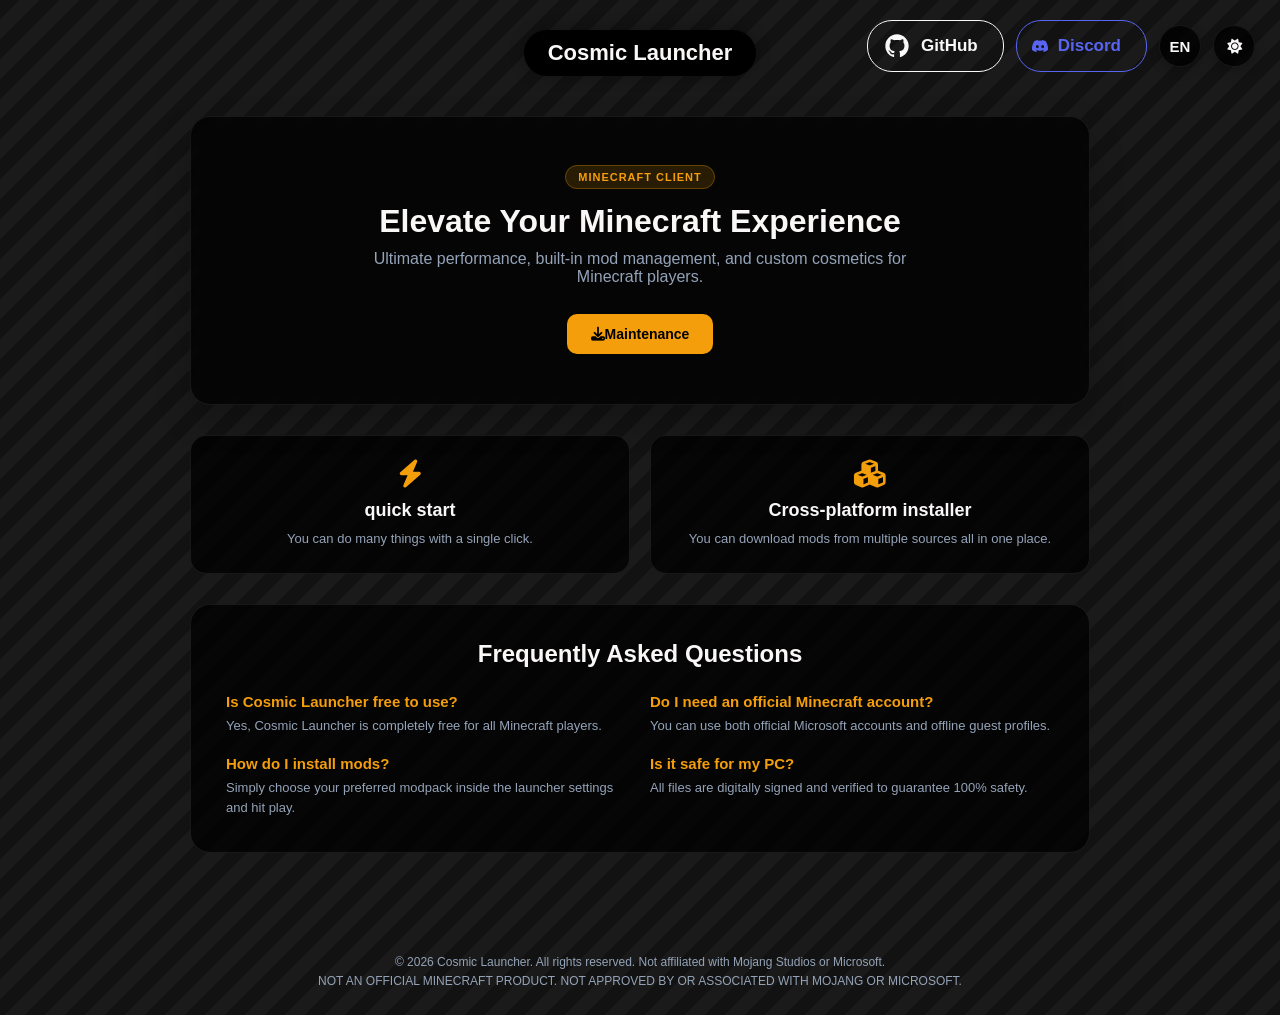
==== index.html @ 1d3a8268 "soryan" ====
<!DOCTYPE html>
<html lang="en">
<head>
    <meta charset="UTF-8">
    <meta name="viewport" content="width=device-width, initial-scale=1.0">
    <title>Cosmic Launcher</title>
    <link rel="stylesheet" href="style.css">
    <link rel="stylesheet" href="https://cdnjs.cloudflare.com/ajax/libs/font-awesome/6.4.0/css/all.min.css">
    <link rel="icon" type="image/png" sizes="1x1" href="icon/Cosmic-Launcher.png">
</head>
<body>

    <!-- НАДО СДЕЛАТЬ СМЕНУ ЦВЕТА КНОПОК (GITHUB, DISCORD) ПРИ СМЕНЕ ТЕМЫ-->
    <div class="top-right-actions">

        <button class="btn-github">
            <svg
                viewBox="0 0 24 24"
                fill="currentColor"
                height="28"
                width="28"
                xmlns="http://www.w3.org/2000/svg">
                    <path
                    d="M12.001 2C6.47598 2 2.00098 6.475 2.00098 12C2.00098 16.425 4.86348 20.1625 8.83848 21.4875C9.33848 21.575 9.52598 21.275 9.52598 21.0125C9.52598 20.775 9.51348 19.9875 9.51348 19.15C7.00098 19.6125 6.35098 18.5375 6.15098 17.975C6.03848 17.6875 5.55098 16.8 5.12598 16.5625C4.77598 16.375 4.27598 15.9125 5.11348 15.9C5.90098 15.8875 6.46348 16.625 6.65098 16.925C7.55098 18.4375 8.98848 18.0125 9.56348 17.75C9.65098 17.1 9.91348 16.6625 10.201 16.4125C7.97598 16.1625 5.65098 15.3 5.65098 11.475C5.65098 10.3875 6.03848 9.4875 6.67598 8.7875C6.57598 8.5375 6.22598 7.5125 6.77598 6.1375C6.77598 6.1375 7.61348 5.875 9.52598 7.1625C10.326 6.9375 11.176 6.825 12.026 6.825C12.876 6.825 13.726 6.9375 14.526 7.1625C16.4385 5.8625 17.276 6.1375 17.276 6.1375C17.826 7.5125 17.476 8.5375 17.376 8.7875C18.0135 9.4875 18.401 10.375 18.401 11.475C18.401 15.3125 16.0635 16.1625 13.8385 16.4125C14.201 16.725 14.5135 17.325 14.5135 18.2625C14.5135 19.6 14.501 20.675 14.501 21.0125C14.501 21.275 14.6885 21.5875 15.1885 21.4875C19.259 20.1133 21.9999 16.2963 22.001 12C22.001 6.475 17.526 2 12.001 2Z">
                    </path>
            </svg>
            <span>GitHub</span>
        </button>

        <button class="btn-discord">
            <svg viewBox="0 0 16 16" class="bi bi-discord" fill="currentColor" height="16" width="16" xmlns="http://www.w3.org/2000/svg">
                <path d="M13.545 2.907a13.227 13.227 0 0 0-3.257-1.011.05.05 0 0 0-.052.025c-.141.25-.297.577-.406.833a12.19 12.19 0 0 0-3.658 0 8.258 8.258 0 0 0-.412-.833.051.051 0 0 0-.052-.025c-1.125.194-2.22.534-3.257 1.011a.041.041 0 0 0-.021.018C.356 6.024-.213 9.047.066 12.032c.001.014.01.028.021.037a13.276 13.276 0 0 0 3.995 2.02.05.05 0 0 0 .056-.019c.308-.42.582-.863.818-1.329a.05.05 0 0 0-.01-.059.051.051 0 0 0-.018-.011 8.875 8.875 0 0 1-1.248-.595.05.05 0 0 1-.02-.066.051.051 0 0 1 .015-.019c.084-.063.168-.129.248-.195a.05.05 0 0 1 .051-.007c2.619 1.196 5.454 1.196 8.041 0a.052.052 0 0 1 .053.007c.08.066.164.132.248.195a.051.051 0 0 1-.004.085 8.254 8.254 0 0 1-1.249.594.05.05 0 0 0-.03.03.052.052 0 0 0 .003.041c.24.465.515.909.817 1.329a.05.05 0 0 0 .056.019 13.235 13.235 0 0 0 4.001-2.02.049.049 0 0 0 .021-.037c.334-3.451-.559-6.449-2.366-9.106a.034.034 0 0 0-.02-.019Zm-8.198 7.307c-.789 0-1.438-.724-1.438-1.612 0-.889.637-1.613 1.438-1.613.807 0 1.45.73 1.438 1.613 0 .888-.637 1.612-1.438 1.612Zm5.316 0c-.788 0-1.438-.724-1.438-1.612 0-.889.637-1.613 1.438-1.613.807 0 1.451.73 1.438 1.613 0 .888-.631 1.612-1.438 1.612Z"></path>
            </svg>
            <span>Discord</span>
        </button>

        <button class="lang-toggle" id="langToggle">EN</button>
        <button class="theme-toggle" id="themeToggle">
            <i class="fa-solid fa-sun" id="themeIcon"></i>
        </button>
        
   </div>

    <header class="header-box">
        <h1>
            <span class="title-text">Cosmic Launcher</span>
        </h1>
    </header>

    <main class="main-content">
        <section class="hero">
            <span class="badge" data-en="MINECRAFT CLIENT" data-ru="МАЙНКРАФТ КЛИЕНТ">MINECRAFT CLIENT</span>
            <h2 data-en="Elevate Your Minecraft Experience" data-ru="Улучши свой игровой опыт в Minecraft">Elevate Your Minecraft Experience</h2>
            <p data-en="Ultimate performance, built-in mod management, and custom cosmetics for Minecraft players." data-ru="Максимальная производительность, встроенный менеджер модов и кастомные косметики для игроков.">Ultimate performance, built-in mod management, and custom cosmetics for Minecraft players.</p>
            <div class="hero-buttons">
                <a href="#" class="btn-primary" data-en="Maintenance" data-ru="Технические работы"><i class="fa-solid fa-download"></i>Maintenance</a>
            </div>
        </section>

        <section class="features">
            <div class="feature-card">
                <i class="fa-solid fa-bolt"></i>
                <h3 data-en="quick start" data-ru="быстрый старт">quick start</h3>
                <p data-en="You can do many things with a single click." data-ru="Одним щелчком можно сделать многое.">You can do many things with a single click.</p>
            </div>
            <div class="feature-card">
                <i class="fa-solid fa-cubes"></i>
                <h3 data-en="Cross-platform installer" data-ru="Кроссплатформенный установщик">Cross-platform installer</h3>
                <p data-en="You can download mods from multiple sources all in one place." data-ru="вы можете с одного места качать моды с несколько источников.">You can download mods from multiple sources all in one place.</p>
            </div>
        </section>

        <section class="faq-section">
            <h2 data-en="Frequently Asked Questions" data-ru="Часто задаваемые вопросы">Frequently Asked Questions</h2>
            <div class="faq-grid">
                <div class="faq-item">
                    <h4 data-en="Is Cosmic Launcher free to use?" data-ru="Cosmic Launcher бесплатный?">Is Cosmic Launcher free to use?</h4>
                    <p data-en="Yes, Cosmic Launcher is completely free for all Minecraft players." data-ru="Да, лаунчер полностью бесплатен для всех игроков Minecraft.">Yes, Cosmic Launcher is completely free for all Minecraft players.</p>
                </div>
                <div class="faq-item">
                    <h4 data-en="Do I need an official Minecraft account?" data-ru="Нужен ли официальный аккаунт?">Do I need an official Minecraft account?</h4>
                    <p data-en="You can use both official Microsoft accounts and offline guest profiles." data-ru="Вы можете использовать как официальные аккаунты Microsoft, так и гостевой профиль.">You can use both official Microsoft accounts and offline guest profiles.</p>
                </div>
                <div class="faq-item">
                    <h4 data-en="How do I install mods?" data-ru="Как устанавливать моды?">How do I install mods?</h4>
                    <p data-en="Simply choose your preferred modpack inside the launcher settings and hit play." data-ru="Просто выберите нужный модпак в настройках лаунчера и нажмите играть.">Simply choose your preferred modpack inside the launcher settings and hit play.</p>
                </div>
                <div class="faq-item">
                    <h4 data-en="Is it safe for my PC?" data-ru="Это безопасно для ПК?">Is it safe for my PC?</h4>
                    <p data-en="All files are digitally signed and verified to guarantee 100% safety." data-ru="Все файлы подписаны цифровой подписью и проверены на 100% безопасность.">All files are digitally signed and verified to guarantee 100% safety.</p>
                </div>
            </div>
        </section>
    </main>

    <footer class="site-footer">
        <p data-en="© 2026 Cosmic Launcher. All rights reserved. Not affiliated with Mojang Studios or Microsoft."
           data-ru="© 2026 Cosmic Launcher. Все права защищены. Не связан с Mojang Studios или Microsoft.">
            © 2026 Cosmic Launcher. All rights reserved. Not affiliated with Mojang Studios or Microsoft.
        </p>
        <p>NOT AN OFFICIAL MINECRAFT PRODUCT. NOT APPROVED BY OR ASSOCIATED WITH MOJANG OR MICROSOFT.</p>
    </footer>

    <script>
        const themeToggle = document.getElementById('themeToggle');
        const themeIcon = document.getElementById('themeIcon');
        const langToggle = document.getElementById('langToggle');

        themeToggle.addEventListener('click', () => {
            document.body.classList.toggle('light-theme');
            if (document.body.classList.contains('light-theme')) {
                themeIcon.className = 'fa-solid fa-moon';
            } else {
                themeIcon.className = 'fa-solid fa-sun';
            }
        });

        let currentLang = 'en';
        langToggle.addEventListener('click', () => {
            currentLang = currentLang === 'en' ? 'ru' : 'en';
            langToggle.textContent = currentLang.toUpperCase();
            
            document.querySelectorAll('[data-en]').forEach(el => {
                if (el.tagName === 'A' && el.querySelector('i')) {
                    const icon = el.querySelector('i').outerHTML;
                    el.innerHTML = icon + ' ' + el.getAttribute(`data-${currentLang}`);
                } else {
                    el.textContent = el.getAttribute(`data-${currentLang}`);
                }
            });
        });
    </script>
</body>
</html>
---- style.css ----
:root {
    --bg-color: #121212;
    --bg-gradient-1: #121212;
    --bg-gradient-2: #1a1a1a;
    --text-color: #faf7f7;
    --text-muted: #94a3b8;
    --card-bg: rgba(0, 0, 0, 0.75);
    --card-border: rgba(255, 255, 255, 0.08);
    --header-bg: #000000;
    --toggle-bg: rgba(0, 0, 0, 0.8);
    --toggle-color: #faf7f7;
    --modal-bg: #000000;
}

body.light-theme {
    --bg-color: #e5e7eb;
    --bg-gradient-1: #e5e7eb;
    --bg-gradient-2: #d1d5db;
    --text-color: #111827;
    --text-muted: #4b5563;
    --card-bg: rgba(255, 255, 255, 0.9);
    --card-border: rgba(0, 0, 0, 0.1);
    --header-bg: #ffffff;
    --toggle-bg: rgba(255, 255, 255, 0.9);
    --toggle-color: #111827;
    --modal-bg: #ffffff;
}

html {
    background-color: var(--bg-color);
}

html,
body {
    min-height: 100vh;
    margin: 0;
    padding: 0;
    position: relative;
    background-color: var(--bg-color);
    background-image: linear-gradient(
      135deg,
      var(--bg-gradient-1) 25%,
      var(--bg-gradient-2) 25%,
      var(--bg-gradient-2) 50%,
      var(--bg-gradient-1) 50%,
      var(--bg-gradient-1) 75%,
      var(--bg-gradient-2) 75%,
      var(--bg-gradient-2)
    );
    background-size: 40px 40px;
    animation: move 4s linear infinite;
    font-family: -apple-system, BlinkMacSystemFont, "Segoe UI", Roboto, Helvetica, Arial, sans-serif;
    color: var(--text-color);
    transition: background-color 0.3s ease, color 0.3s ease;
}

@keyframes move {
    0% {
        background-position: 0 0;
    }
    100% {
        background-position: 40px 40px;
    }
}

.top-right-actions {
    position: fixed;
    top: 20px;
    right: 25px;
    display: flex;
    align-items: center;
    gap: 12px;
    z-index: 100;
}

.theme-toggle, .lang-toggle {
    background-color: var(--toggle-bg);
    border: 1px solid var(--card-border);
    border-radius: 50%;
    width: 42px;
    height: 42px;
    display: flex;
    justify-content: center;
    align-items: center;
    color: var(--toggle-color);
    font-size: 15px;
    font-weight: 700;
    cursor: pointer;
    transition: all 0.3s ease;
    box-shadow: 0 4px 12px rgba(0, 0, 0, 0.2);
}

.theme-toggle:hover, .lang-toggle:hover {
    background-color: #f59e0b;
    color: #000000;
    transform: scale(1.08);
}

.btn-signup {
    background-color: #f59e0b;
    color: #000000;
    border: none;
    cursor: pointer;
    text-decoration: none;
    font-weight: 700;
    font-size: 13px;
    padding: 10px 18px;
    border-radius: 20px;
    letter-spacing: 0.5px;
    box-shadow: 0 4px 12px rgba(245, 158, 11, 0.3);
    transition: all 0.3s ease;
}

.btn-signup:hover {
    background-color: #d97706;
    transform: translateY(-2px);
}

.header-box {
    background-color: var(--header-bg);
    border-radius: 30px;
    box-shadow: 0px 0px 15px 0px rgba(0, 0, 0, 0.3);
    display: block;
    width: max-content;
    margin: 0 auto;
    padding: 10px 24px;
    transform: translateY(30px);
    transition: transform 0.3s ease, background-color 0.3s ease;
}

.header-box:hover {
    transform: translateY(27px);
}

.header-box h1 {
    margin: 0;
    font-size: 22px;
    color: var(--text-color);
    display: flex;
    align-items: center;
    gap: 20px;
}

.icons-group {
    display: flex;
    gap: 14px;
}

.icons-group i {
    color: var(--text-color);
    transition: color 0.3s ease;
    cursor: pointer;
}

.icons-group i:hover {
    color: #f59e0b;
}

.title-text {
    color: var(--text-color);
}

.main-content {
    max-width: 900px;
    margin: 70px auto 40px auto;
    padding: 0 20px 60px 20px;
}

.hero {
    text-align: center;
    background: var(--card-bg);
    border: 1px solid var(--card-border);
    border-radius: 20px;
    padding: 50px 30px;
    backdrop-filter: blur(8px);
    box-shadow: 0 15px 35px rgba(0, 0, 0, 0.2);
    margin-bottom: 30px;
}

.badge {
    background: rgba(245, 158, 11, 0.15);
    color: #f59e0b;
    border: 1px solid rgba(245, 158, 11, 0.3);
    font-size: 11px;
    font-weight: 700;
    padding: 5px 12px;
    border-radius: 12px;
    letter-spacing: 1px;
}

.hero h2 {
    font-size: 32px;
    margin: 18px 0 10px 0;
    color: var(--text-color);
}

.hero p {
    color: var(--text-muted);
    font-size: 16px;
    max-width: 550px;
    margin: 0 auto 28px auto;
}

.hero-buttons {
    display: flex;
    justify-content: center;
    gap: 15px;
}

.btn-primary {
    background-color: #f59e0b;
    color: #000000;
    text-decoration: none;
    font-weight: 700;
    padding: 12px 24px;
    border-radius: 10px;
    font-size: 14px;
    transition: all 0.3s ease;
}

.btn-primary:hover {
    background-color: #d97706;
    transform: translateY(-2px);
}

.features {
    display: grid;
    grid-template-columns: repeat(auto-fit, minmax(280px, 1fr));
    gap: 20px;
    margin-bottom: 30px;
}

.feature-card {
    background: var(--card-bg);
    border: 1px solid var(--card-border);
    border-radius: 16px;
    padding: 24px;
    text-align: center;
    transition: transform 0.3s ease;
}

.feature-card:hover {
    transform: translateY(-4px);
}

.feature-card i {
    font-size: 28px;
    color: #f59e0b;
    margin-bottom: 12px;
}

.feature-card h3 {
    margin: 0 0 8px 0;
    font-size: 18px;
    color: var(--text-color);
}

.feature-card p {
    margin: 0;
    font-size: 13px;
    color: var(--text-muted);
    line-height: 1.5;
}

.faq-section {
    background: var(--card-bg);
    border: 1px solid var(--card-border);
    border-radius: 20px;
    padding: 35px;
}

.faq-section h2 {
    margin-top: 0;
    text-align: center;
    font-size: 24px;
    color: var(--text-color);
    margin-bottom: 25px;
}

.faq-grid {
    display: grid;
    grid-template-columns: repeat(auto-fit, minmax(350px, 1fr));
    gap: 20px;
}

.faq-item h4 {
    margin: 0 0 6px 0;
    color: #f59e0b;
    font-size: 15px;
}

.faq-item p {
    margin: 0;
    font-size: 13px;
    color: var(--text-muted);
    line-height: 1.5;
}

.site-footer {
    padding: 0 20px 24px;
    color: var(--text-muted);
    text-align: center;
}

.site-footer p {
    margin: 0;
    font-size: 12px;
    line-height: 1.6;
}

.modal-overlay {
    position: fixed;
    top: 0;
    left: 0;
    width: 100%;
    height: 100%;
    background: rgba(0, 0, 0, 0.7);
    display: flex;
    justify-content: center;
    align-items: center;
    opacity: 0;
    pointer-events: none;
    transition: opacity 0.3s ease;
    z-index: 1000;
}

.modal-overlay.active {
    opacity: 1;
    pointer-events: auto;
}

.auth-wrapper {
    display: flex;
    justify-content: center;
    align-items: center;
    min-height: 100vh;
    padding: 85px 20px 20px;
    box-sizing: border-box;
}

.auth-card {
    background: var(--modal-bg);
    border: 1px solid var(--card-border);
    border-radius: 20px;
    padding: 35px;
    width: min(350px, 100%);
    box-shadow: 0 15px 35px rgba(0, 0, 0, 0.5);
    position: relative;
    box-sizing: border-box;
}

.close-btn {
    position: absolute;
    top: 15px;
    right: 20px;
    background: none;
    border: none;
    color: var(--text-muted);
    font-size: 24px;
    cursor: pointer;
    transition: color 0.2s;
}

.close-btn:hover {
    color: var(--text-color);
}

.auth-card h2 {
    color: var(--text-color);
    margin-top: 0;
    margin-bottom: 20px;
    text-align: center;
    font-size: 20px;
}

.input-group {
    margin-bottom: 15px;
}

.input-group label {
    display: block;
    color: var(--text-muted);
    font-size: 13px;
    margin-bottom: 5px;
}

.input-group input {
    width: 100%;
    padding: 10px 12px;
    background: var(--bg-color);
    border: 1px solid var(--card-border);
    border-radius: 8px;
    color: var(--text-color);
    font-size: 14px;
    box-sizing: border-box;
    outline: none;
    transition: border-color 0.3s;
}

.input-group input:focus {
    border-color: #f59e0b;
}

.btn-submit {
    width: 100%;
    padding: 11px;
    background-color: #f59e0b;
    color: #000;
    border: none;
    border-radius: 8px;
    font-weight: bold;
    font-size: 15px;
    cursor: pointer;
    transition: background-color 0.3s;
    margin-top: 10px;
}

.btn-submit:hover {
    background-color: #d97706;
}

.auth-switch {
    text-align: center;
    margin-top: 15px;
    font-size: 13px;
    color: var(--text-muted);
}

.auth-switch p {
    margin: 0;
}

.auth-switch a {
    color: #f59e0b;
    text-decoration: none;
    font-weight: 600;
}

.auth-switch a:hover {
    text-decoration: underline;
}

@media (max-width: 480px) {
    .top-right-actions {
        top: 14px;
        right: 14px;
        gap: 8px;
    }

    .header-box {
        max-width: calc(100% - 32px);
        padding: 10px 16px;
        box-sizing: border-box;
    }

    .header-box h1 {
        gap: 10px;
        font-size: 18px;
    }

    .icons-group {
        gap: 8px;
    }

    .faq-section {
        padding: 24px 18px;
    }

    .faq-grid {
        grid-template-columns: 1fr;
    }

    .auth-card {
        padding: 28px 22px;
    }
}


.btn-github {
  background: transparent;
  position: relative;
  padding: 5px 15px;
  display: flex;
  align-items: center;
  font-size: 17px;
  font-weight: 600;
  text-decoration: none;
  cursor: pointer;
  border: 1px solid rgb(248, 248, 248);
  border-radius: 25px;
  outline: none;
  overflow: hidden;
  color: rgb(248, 248, 248);
  transition: color 0.3s 0.1s ease-out;
  text-align: center;
}

.btn-github span {
  margin: 10px;
}

.btn-github::before {
  position: absolute;
  top: 0;
  left: 0;
  right: 0;
  bottom: 0;
  margin: auto;
  content: "";
  border-radius: 50%;
  display: block;
  width: 20em;
  height: 20em;
  left: -5em;
  text-align: center;
  transition: box-shadow 0.25s ease-out;
  z-index: -1;
}

.btn-github:hover {
  color: rgb(36, 41, 46);
  border: 1px solid rgb(36, 41, 46);
}

.btn-github:hover::before {
  box-shadow: inset 0 0 0 10em rgb(213, 219, 224);
}


.btn-discord {
  background: transparent;
  position: relative;
  padding: 5px 15px;
  display: flex;
  align-items: center;
  font-size: 17px;
  font-weight: 600;
  text-decoration: none;
  cursor: pointer;
  border: 1px solid rgba(88, 101, 242, 1);
  border-radius: 25px;
  outline: none;
  overflow: hidden;
  color: rgba(88, 101, 242, 1);
  transition: color 0.3s 0.1s ease-out;
  text-align: center;
}

.btn-discord span {
  margin: 10px;
}

.btn-discord::before {
  position: absolute;
  top: 0;
  left: 0;
  right: 0;
  bottom: 0;
  margin: auto;
  content: '';
  border-radius: 50%;
  display: block;
  width: 20em;
  height: 20em;
  left: -5em;
  text-align: center;
  transition: box-shadow 0.25s ease-out;
  z-index: -1;
}

.btn-discord:hover {
  color: #fff;
  border: 1px solid rgba(88, 101, 242, 1);
}

.btn-discord:hover::before {
  box-shadow: inset 0 0 0 10em rgba(88, 101, 242, 1);
}
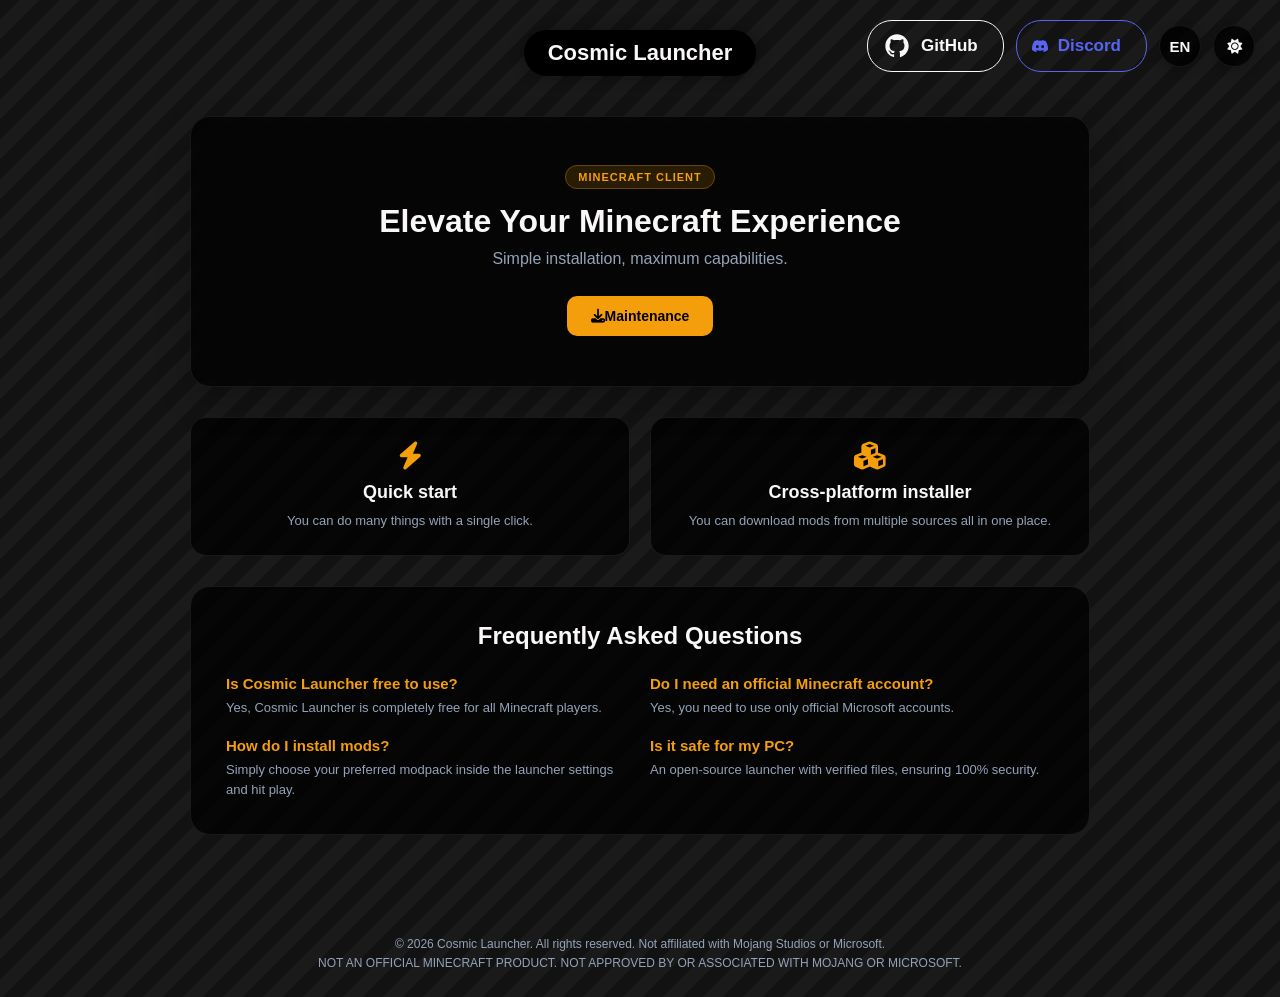
==== commit 1d2b01ba: "Refactor buttons to anchor tags and update text Updated button elements to use anchor tags for GitHu" ====
--- a/index.html
+++ b/index.html
@@ -14,7 +14,7 @@
     <!-- НАДО СДЕЛАТЬ СМЕНУ ЦВЕТА КНОПОК (GITHUB, DISCORD) ПРИ СМЕНЕ ТЕМЫ-->
     <div class="top-right-actions">
 
-        <button class="btn-github">
+        <a class="btn-github" href="https://github.com/andruxCode/CosmicSite" target="_blank" rel="noopener noreferrer">
             <svg
                 viewBox="0 0 24 24"
                 fill="currentColor"
@@ -26,14 +26,14 @@
                     </path>
             </svg>
             <span>GitHub</span>
-        </button>
+        </a>
 
-        <button class="btn-discord">
+        <a class="btn-discord" href="https://discord.com/" target="_blank" rel="noopener noreferrer">
             <svg viewBox="0 0 16 16" class="bi bi-discord" fill="currentColor" height="16" width="16" xmlns="http://www.w3.org/2000/svg">
                 <path d="M13.545 2.907a13.227 13.227 0 0 0-3.257-1.011.05.05 0 0 0-.052.025c-.141.25-.297.577-.406.833a12.19 12.19 0 0 0-3.658 0 8.258 8.258 0 0 0-.412-.833.051.051 0 0 0-.052-.025c-1.125.194-2.22.534-3.257 1.011a.041.041 0 0 0-.021.018C.356 6.024-.213 9.047.066 12.032c.001.014.01.028.021.037a13.276 13.276 0 0 0 3.995 2.02.05.05 0 0 0 .056-.019c.308-.42.582-.863.818-1.329a.05.05 0 0 0-.01-.059.051.051 0 0 0-.018-.011 8.875 8.875 0 0 1-1.248-.595.05.05 0 0 1-.02-.066.051.051 0 0 1 .015-.019c.084-.063.168-.129.248-.195a.05.05 0 0 1 .051-.007c2.619 1.196 5.454 1.196 8.041 0a.052.052 0 0 1 .053.007c.08.066.164.132.248.195a.051.051 0 0 1-.004.085 8.254 8.254 0 0 1-1.249.594.05.05 0 0 0-.03.03.052.052 0 0 0 .003.041c.24.465.515.909.817 1.329a.05.05 0 0 0 .056.019 13.235 13.235 0 0 0 4.001-2.02.049.049 0 0 0 .021-.037c.334-3.451-.559-6.449-2.366-9.106a.034.034 0 0 0-.02-.019Zm-8.198 7.307c-.789 0-1.438-.724-1.438-1.612 0-.889.637-1.613 1.438-1.613.807 0 1.45.73 1.438 1.613 0 .888-.637 1.612-1.438 1.612Zm5.316 0c-.788 0-1.438-.724-1.438-1.612 0-.889.637-1.613 1.438-1.613.807 0 1.451.73 1.438 1.613 0 .888-.631 1.612-1.438 1.612Z"></path>
             </svg>
             <span>Discord</span>
-        </button>
+        </a>
 
         <button class="lang-toggle" id="langToggle">EN</button>
         <button class="theme-toggle" id="themeToggle">
@@ -52,7 +52,7 @@
         <section class="hero">
             <span class="badge" data-en="MINECRAFT CLIENT" data-ru="МАЙНКРАФТ КЛИЕНТ">MINECRAFT CLIENT</span>
             <h2 data-en="Elevate Your Minecraft Experience" data-ru="Улучши свой игровой опыт в Minecraft">Elevate Your Minecraft Experience</h2>
-            <p data-en="Ultimate performance, built-in mod management, and custom cosmetics for Minecraft players." data-ru="Максимальная производительность, встроенный менеджер модов и кастомные косметики для игроков.">Ultimate performance, built-in mod management, and custom cosmetics for Minecraft players.</p>
+            <p data-en="Simple installation, maximum capabilities." data-ru="Простая установка, максимум возможностей.">Simple installation, maximum capabilities.</p>
             <div class="hero-buttons">
                 <a href="#" class="btn-primary" data-en="Maintenance" data-ru="Технические работы"><i class="fa-solid fa-download"></i>Maintenance</a>
             </div>
@@ -61,13 +61,13 @@
         <section class="features">
             <div class="feature-card">
                 <i class="fa-solid fa-bolt"></i>
-                <h3 data-en="quick start" data-ru="быстрый старт">quick start</h3>
+                <h3 data-en="Quick start" data-ru="Быстрый старт">Quick start</h3>
                 <p data-en="You can do many things with a single click." data-ru="Одним щелчком можно сделать многое.">You can do many things with a single click.</p>
             </div>
             <div class="feature-card">
                 <i class="fa-solid fa-cubes"></i>
                 <h3 data-en="Cross-platform installer" data-ru="Кроссплатформенный установщик">Cross-platform installer</h3>
-                <p data-en="You can download mods from multiple sources all in one place." data-ru="вы можете с одного места качать моды с несколько источников.">You can download mods from multiple sources all in one place.</p>
+                <p data-en="You can download mods from multiple sources all in one place." data-ru="Вы можете с одного места качать моды с несколько источников.">You can download mods from multiple sources all in one place.</p>
             </div>
         </section>
 
@@ -80,7 +80,7 @@
                 </div>
                 <div class="faq-item">
                     <h4 data-en="Do I need an official Minecraft account?" data-ru="Нужен ли официальный аккаунт?">Do I need an official Minecraft account?</h4>
-                    <p data-en="You can use both official Microsoft accounts and offline guest profiles." data-ru="Вы можете использовать как официальные аккаунты Microsoft, так и гостевой профиль.">You can use both official Microsoft accounts and offline guest profiles.</p>
+                    <p data-en="Yes, you need to use only official Microsoft accounts." data-ru="Да, вам нужно использовать только официальные аккаунты Microsoft">Yes, you need to use only official Microsoft accounts.</p>
                 </div>
                 <div class="faq-item">
                     <h4 data-en="How do I install mods?" data-ru="Как устанавливать моды?">How do I install mods?</h4>
@@ -88,7 +88,7 @@
                 </div>
                 <div class="faq-item">
                     <h4 data-en="Is it safe for my PC?" data-ru="Это безопасно для ПК?">Is it safe for my PC?</h4>
-                    <p data-en="All files are digitally signed and verified to guarantee 100% safety." data-ru="Все файлы подписаны цифровой подписью и проверены на 100% безопасность.">All files are digitally signed and verified to guarantee 100% safety.</p>
+                    <p data-en="An open-source launcher with verified files, ensuring 100% security." data-ru="Лаунчер с открытым исходным кодом и проверенными файлами, что гарантирует 100% безопасность.">An open-source launcher with verified files, ensuring 100% security.</p>
                 </div>
             </div>
         </section>
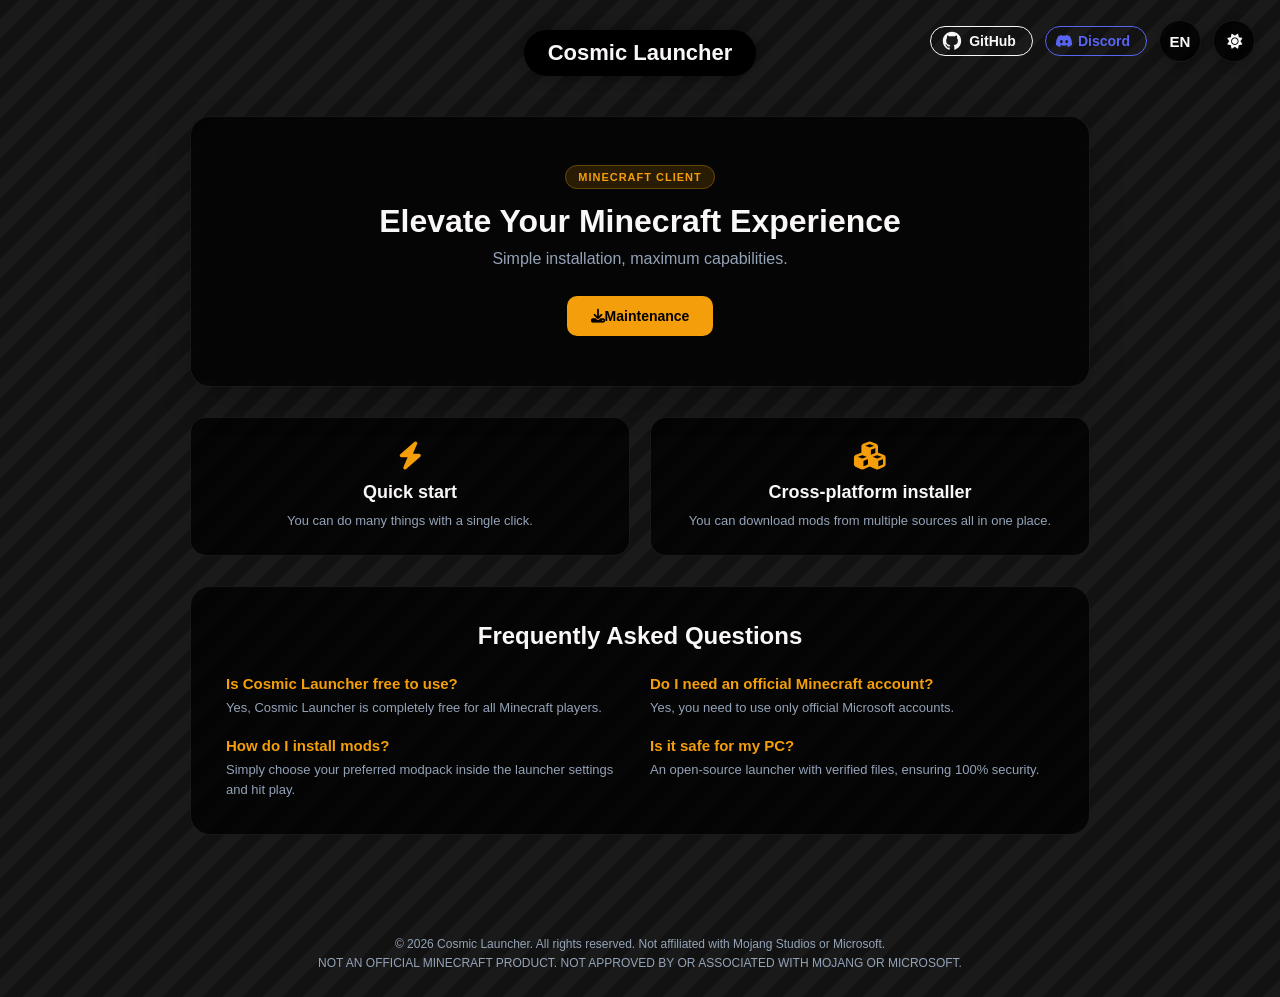
==== commit bbbcda6f: "Adjust SVG dimensions in index.html" ====
--- a/index.html
+++ b/index.html
@@ -18,8 +18,8 @@
             <svg
                 viewBox="0 0 24 24"
                 fill="currentColor"
-                height="28"
-                width="28"
+                height="22"
+                width="22"
                 xmlns="http://www.w3.org/2000/svg">
                     <path
                     d="M12.001 2C6.47598 2 2.00098 6.475 2.00098 12C2.00098 16.425 4.86348 20.1625 8.83848 21.4875C9.33848 21.575 9.52598 21.275 9.52598 21.0125C9.52598 20.775 9.51348 19.9875 9.51348 19.15C7.00098 19.6125 6.35098 18.5375 6.15098 17.975C6.03848 17.6875 5.55098 16.8 5.12598 16.5625C4.77598 16.375 4.27598 15.9125 5.11348 15.9C5.90098 15.8875 6.46348 16.625 6.65098 16.925C7.55098 18.4375 8.98848 18.0125 9.56348 17.75C9.65098 17.1 9.91348 16.6625 10.201 16.4125C7.97598 16.1625 5.65098 15.3 5.65098 11.475C5.65098 10.3875 6.03848 9.4875 6.67598 8.7875C6.57598 8.5375 6.22598 7.5125 6.77598 6.1375C6.77598 6.1375 7.61348 5.875 9.52598 7.1625C10.326 6.9375 11.176 6.825 12.026 6.825C12.876 6.825 13.726 6.9375 14.526 7.1625C16.4385 5.8625 17.276 6.1375 17.276 6.1375C17.826 7.5125 17.476 8.5375 17.376 8.7875C18.0135 9.4875 18.401 10.375 18.401 11.475C18.401 15.3125 16.0635 16.1625 13.8385 16.4125C14.201 16.725 14.5135 17.325 14.5135 18.2625C14.5135 19.6 14.501 20.675 14.501 21.0125C14.501 21.275 14.6885 21.5875 15.1885 21.4875C19.259 20.1133 21.9999 16.2963 22.001 12C22.001 6.475 17.526 2 12.001 2Z">
--- a/style.css
+++ b/style.css
@@ -479,10 +479,10 @@
 .btn-github {
   background: transparent;
   position: relative;
-  padding: 5px 15px;
+  padding: 0px 10px;
   display: flex;
   align-items: center;
-  font-size: 17px;
+  font-size: 14px;
   font-weight: 600;
   text-decoration: none;
   cursor: pointer;
@@ -496,7 +496,7 @@
 }
 
 .btn-github span {
-  margin: 10px;
+  margin: 6px;
 }
 
 .btn-github::before {
@@ -526,14 +526,28 @@
   box-shadow: inset 0 0 0 10em rgb(213, 219, 224);
 }
 
+body.light-theme .btn-github {
+  color: rgb(36, 41, 46);
+  border-color: rgb(36, 41, 46);
+}
+
+body.light-theme .btn-github:hover {
+  color: rgb(248, 248, 248);
+  border-color: rgb(248, 248, 248);
+}
+
+body.light-theme .btn-github:hover::before {
+  box-shadow: inset 0 0 0 10em rgb(36, 41, 46);
+}
+
 
 .btn-discord {
   background: transparent;
   position: relative;
-  padding: 5px 15px;
+  padding: 0px 10px;
   display: flex;
   align-items: center;
-  font-size: 17px;
+  font-size: 14px;
   font-weight: 600;
   text-decoration: none;
   cursor: pointer;
@@ -547,7 +561,7 @@
 }
 
 .btn-discord span {
-  margin: 10px;
+  margin: 6px;
 }
 
 .btn-discord::before {
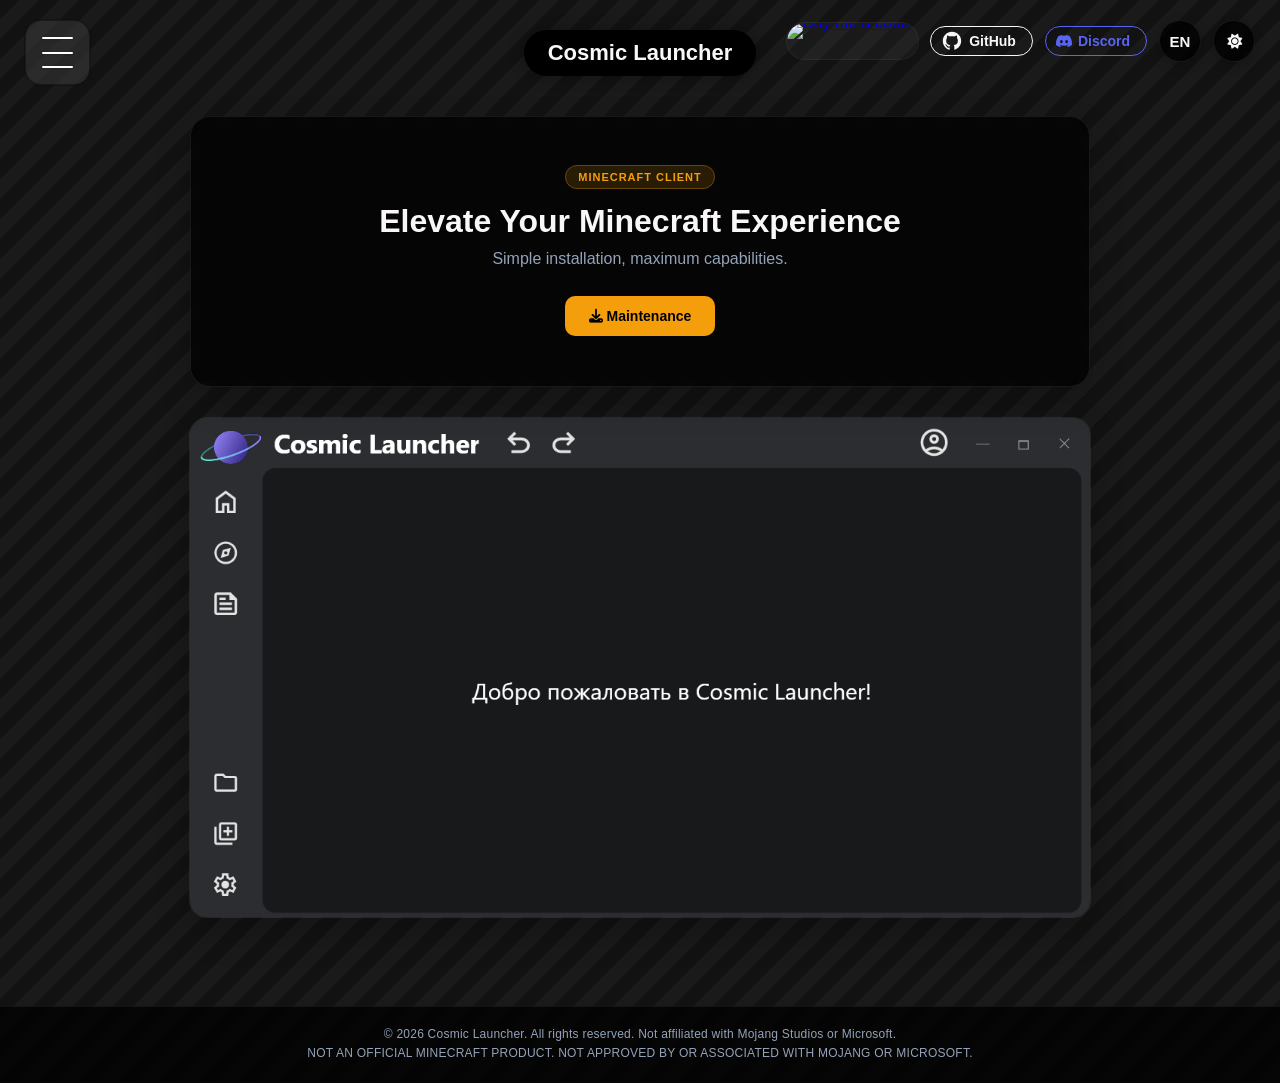
==== commit cb2442e0: "Add files via upload" ====
--- a/index.html
+++ b/index.html
@@ -1,135 +1,90 @@
-
-<!DOCTYPE html>
-<html lang="en">
-<head>
-    <meta charset="UTF-8">
-    <meta name="viewport" content="width=device-width, initial-scale=1.0">
-    <title>Cosmic Launcher</title>
-    <link rel="stylesheet" href="style.css">
-    <link rel="stylesheet" href="https://cdnjs.cloudflare.com/ajax/libs/font-awesome/6.4.0/css/all.min.css">
-    <link rel="icon" type="image/png" sizes="1x1" href="icon/Cosmic-Launcher.png">
-</head>
-<body>
-
-    <!-- НАДО СДЕЛАТЬ СМЕНУ ЦВЕТА КНОПОК (GITHUB, DISCORD) ПРИ СМЕНЕ ТЕМЫ-->
-    <div class="top-right-actions">
-
-        <a class="btn-github" href="https://github.com/andruxCode/CosmicSite" target="_blank" rel="noopener noreferrer">
-            <svg
-                viewBox="0 0 24 24"
-                fill="currentColor"
-                height="22"
-                width="22"
-                xmlns="http://www.w3.org/2000/svg">
-                    <path
-                    d="M12.001 2C6.47598 2 2.00098 6.475 2.00098 12C2.00098 16.425 4.86348 20.1625 8.83848 21.4875C9.33848 21.575 9.52598 21.275 9.52598 21.0125C9.52598 20.775 9.51348 19.9875 9.51348 19.15C7.00098 19.6125 6.35098 18.5375 6.15098 17.975C6.03848 17.6875 5.55098 16.8 5.12598 16.5625C4.77598 16.375 4.27598 15.9125 5.11348 15.9C5.90098 15.8875 6.46348 16.625 6.65098 16.925C7.55098 18.4375 8.98848 18.0125 9.56348 17.75C9.65098 17.1 9.91348 16.6625 10.201 16.4125C7.97598 16.1625 5.65098 15.3 5.65098 11.475C5.65098 10.3875 6.03848 9.4875 6.67598 8.7875C6.57598 8.5375 6.22598 7.5125 6.77598 6.1375C6.77598 6.1375 7.61348 5.875 9.52598 7.1625C10.326 6.9375 11.176 6.825 12.026 6.825C12.876 6.825 13.726 6.9375 14.526 7.1625C16.4385 5.8625 17.276 6.1375 17.276 6.1375C17.826 7.5125 17.476 8.5375 17.376 8.7875C18.0135 9.4875 18.401 10.375 18.401 11.475C18.401 15.3125 16.0635 16.1625 13.8385 16.4125C14.201 16.725 14.5135 17.325 14.5135 18.2625C14.5135 19.6 14.501 20.675 14.501 21.0125C14.501 21.275 14.6885 21.5875 15.1885 21.4875C19.259 20.1133 21.9999 16.2963 22.001 12C22.001 6.475 17.526 2 12.001 2Z">
-                    </path>
-            </svg>
-            <span>GitHub</span>
-        </a>
-
-        <a class="btn-discord" href="https://discord.com/" target="_blank" rel="noopener noreferrer">
-            <svg viewBox="0 0 16 16" class="bi bi-discord" fill="currentColor" height="16" width="16" xmlns="http://www.w3.org/2000/svg">
-                <path d="M13.545 2.907a13.227 13.227 0 0 0-3.257-1.011.05.05 0 0 0-.052.025c-.141.25-.297.577-.406.833a12.19 12.19 0 0 0-3.658 0 8.258 8.258 0 0 0-.412-.833.051.051 0 0 0-.052-.025c-1.125.194-2.22.534-3.257 1.011a.041.041 0 0 0-.021.018C.356 6.024-.213 9.047.066 12.032c.001.014.01.028.021.037a13.276 13.276 0 0 0 3.995 2.02.05.05 0 0 0 .056-.019c.308-.42.582-.863.818-1.329a.05.05 0 0 0-.01-.059.051.051 0 0 0-.018-.011 8.875 8.875 0 0 1-1.248-.595.05.05 0 0 1-.02-.066.051.051 0 0 1 .015-.019c.084-.063.168-.129.248-.195a.05.05 0 0 1 .051-.007c2.619 1.196 5.454 1.196 8.041 0a.052.052 0 0 1 .053.007c.08.066.164.132.248.195a.051.051 0 0 1-.004.085 8.254 8.254 0 0 1-1.249.594.05.05 0 0 0-.03.03.052.052 0 0 0 .003.041c.24.465.515.909.817 1.329a.05.05 0 0 0 .056.019 13.235 13.235 0 0 0 4.001-2.02.049.049 0 0 0 .021-.037c.334-3.451-.559-6.449-2.366-9.106a.034.034 0 0 0-.02-.019Zm-8.198 7.307c-.789 0-1.438-.724-1.438-1.612 0-.889.637-1.613 1.438-1.613.807 0 1.45.73 1.438 1.613 0 .888-.637 1.612-1.438 1.612Zm5.316 0c-.788 0-1.438-.724-1.438-1.612 0-.889.637-1.613 1.438-1.613.807 0 1.451.73 1.438 1.613 0 .888-.631 1.612-1.438 1.612Z"></path>
-            </svg>
-            <span>Discord</span>
-        </a>
-
-        <button class="lang-toggle" id="langToggle">EN</button>
-        <button class="theme-toggle" id="themeToggle">
-            <i class="fa-solid fa-sun" id="themeIcon"></i>
-        </button>
-        
-   </div>
-
-    <header class="header-box">
-        <h1>
-            <span class="title-text">Cosmic Launcher</span>
-        </h1>
-    </header>
-
-    <main class="main-content">
-        <section class="hero">
-            <span class="badge" data-en="MINECRAFT CLIENT" data-ru="МАЙНКРАФТ КЛИЕНТ">MINECRAFT CLIENT</span>
-            <h2 data-en="Elevate Your Minecraft Experience" data-ru="Улучши свой игровой опыт в Minecraft">Elevate Your Minecraft Experience</h2>
-            <p data-en="Simple installation, maximum capabilities." data-ru="Простая установка, максимум возможностей.">Simple installation, maximum capabilities.</p>
-            <div class="hero-buttons">
-                <a href="#" class="btn-primary" data-en="Maintenance" data-ru="Технические работы"><i class="fa-solid fa-download"></i>Maintenance</a>
-            </div>
-        </section>
-
-        <section class="features">
-            <div class="feature-card">
-                <i class="fa-solid fa-bolt"></i>
-                <h3 data-en="Quick start" data-ru="Быстрый старт">Quick start</h3>
-                <p data-en="You can do many things with a single click." data-ru="Одним щелчком можно сделать многое.">You can do many things with a single click.</p>
-            </div>
-            <div class="feature-card">
-                <i class="fa-solid fa-cubes"></i>
-                <h3 data-en="Cross-platform installer" data-ru="Кроссплатформенный установщик">Cross-platform installer</h3>
-                <p data-en="You can download mods from multiple sources all in one place." data-ru="Вы можете с одного места качать моды с несколько источников.">You can download mods from multiple sources all in one place.</p>
-            </div>
-        </section>
-
-        <section class="faq-section">
-            <h2 data-en="Frequently Asked Questions" data-ru="Часто задаваемые вопросы">Frequently Asked Questions</h2>
-            <div class="faq-grid">
-                <div class="faq-item">
-                    <h4 data-en="Is Cosmic Launcher free to use?" data-ru="Cosmic Launcher бесплатный?">Is Cosmic Launcher free to use?</h4>
-                    <p data-en="Yes, Cosmic Launcher is completely free for all Minecraft players." data-ru="Да, лаунчер полностью бесплатен для всех игроков Minecraft.">Yes, Cosmic Launcher is completely free for all Minecraft players.</p>
-                </div>
-                <div class="faq-item">
-                    <h4 data-en="Do I need an official Minecraft account?" data-ru="Нужен ли официальный аккаунт?">Do I need an official Minecraft account?</h4>
-                    <p data-en="Yes, you need to use only official Microsoft accounts." data-ru="Да, вам нужно использовать только официальные аккаунты Microsoft">Yes, you need to use only official Microsoft accounts.</p>
-                </div>
-                <div class="faq-item">
-                    <h4 data-en="How do I install mods?" data-ru="Как устанавливать моды?">How do I install mods?</h4>
-                    <p data-en="Simply choose your preferred modpack inside the launcher settings and hit play." data-ru="Просто выберите нужный модпак в настройках лаунчера и нажмите играть.">Simply choose your preferred modpack inside the launcher settings and hit play.</p>
-                </div>
-                <div class="faq-item">
-                    <h4 data-en="Is it safe for my PC?" data-ru="Это безопасно для ПК?">Is it safe for my PC?</h4>
-                    <p data-en="An open-source launcher with verified files, ensuring 100% security." data-ru="Лаунчер с открытым исходным кодом и проверенными файлами, что гарантирует 100% безопасность.">An open-source launcher with verified files, ensuring 100% security.</p>
-                </div>
-            </div>
-        </section>
-    </main>
-
-    <footer class="site-footer">
-        <p data-en="© 2026 Cosmic Launcher. All rights reserved. Not affiliated with Mojang Studios or Microsoft."
-           data-ru="© 2026 Cosmic Launcher. Все права защищены. Не связан с Mojang Studios или Microsoft.">
-            © 2026 Cosmic Launcher. All rights reserved. Not affiliated with Mojang Studios or Microsoft.
-        </p>
-        <p>NOT AN OFFICIAL MINECRAFT PRODUCT. NOT APPROVED BY OR ASSOCIATED WITH MOJANG OR MICROSOFT.</p>
-    </footer>
-
-    <script>
-        const themeToggle = document.getElementById('themeToggle');
-        const themeIcon = document.getElementById('themeIcon');
-        const langToggle = document.getElementById('langToggle');
-
-        themeToggle.addEventListener('click', () => {
-            document.body.classList.toggle('light-theme');
-            if (document.body.classList.contains('light-theme')) {
-                themeIcon.className = 'fa-solid fa-moon';
-            } else {
-                themeIcon.className = 'fa-solid fa-sun';
-            }
-        });
-
-        let currentLang = 'en';
-        langToggle.addEventListener('click', () => {
-            currentLang = currentLang === 'en' ? 'ru' : 'en';
-            langToggle.textContent = currentLang.toUpperCase();
-            
-            document.querySelectorAll('[data-en]').forEach(el => {
-                if (el.tagName === 'A' && el.querySelector('i')) {
-                    const icon = el.querySelector('i').outerHTML;
-                    el.innerHTML = icon + ' ' + el.getAttribute(`data-${currentLang}`);
-                } else {
-                    el.textContent = el.getAttribute(`data-${currentLang}`);
-                }
-            });
-        });
-    </script>
-</body>
-</html>
+
+<!DOCTYPE html>
+<html lang="en">
+<head>
+    <meta charset="UTF-8">
+    <meta name="viewport" content="width=device-width, initial-scale=1.0">
+    <title>Cosmic Launcher</title>
+    <link rel="stylesheet" href="style.css">
+    <link rel="stylesheet" href="https://cdnjs.cloudflare.com/ajax/libs/font-awesome/6.4.0/css/all.min.css">
+    <link rel="icon" type="image/png" sizes="1x1" href="icon/Cosmic-Launcher.png">
+</head>
+<body>
+
+    <button class="menu-button" id="menuToggle" type="button" aria-label="Menu" aria-expanded="false" aria-controls="menuPanel">
+        <span class="menu__icon" aria-hidden="true">
+            <span></span>
+            <span></span>
+            <span></span>
+        </span>
+    </button>
+    <nav class="menu-panel" id="menuPanel" aria-label="Main navigation" hidden>
+        <a href="index.html" data-en="Home" data-ru="Главная">Home</a>
+        <a href="about.html" data-en="About us" data-ru="О нас">About us</a>
+        <a href="launcher.html" data-en="About the launcher" data-ru="О лаунчере">About the launcher</a>
+        <a href="faq.html" data-en="FAQ" data-ru="FAQ">FAQ</a>
+    </nav>
+    <div class="top-right-actions">
+        <a class="buy-me-coffee" href="https://www.buymeacoffee.com/niwobyte" target="_blank" rel="noopener noreferrer" aria-label="Buy me a coffee">
+            <img src="https://img.buymeacoffee.com/button-api/?text=Buy me a coffee ♥️&emoji=&slug=niwobyte&button_colour=FFDD00&font_colour=000000&font_family=Lato&outline_colour=000000&coffee_colour=ffffff" alt="Buy me a coffee" />
+        </a>
+
+        <a class="btn-github" href="https://github.com/andruxCode/CosmicSite" target="_blank" rel="noopener noreferrer">
+            <svg
+                viewBox="0 0 24 24"
+                fill="currentColor"
+                height="22"
+                width="22"
+                xmlns="http://www.w3.org/2000/svg">
+                    <path
+                    d="M12.001 2C6.47598 2 2.00098 6.475 2.00098 12C2.00098 16.425 4.86348 20.1625 8.83848 21.4875C9.33848 21.575 9.52598 21.275 9.52598 21.0125C9.52598 20.775 9.51348 19.9875 9.51348 19.15C7.00098 19.6125 6.35098 18.5375 6.15098 17.975C6.03848 17.6875 5.55098 16.8 5.12598 16.5625C4.77598 16.375 4.27598 15.9125 5.11348 15.9C5.90098 15.8875 6.46348 16.625 6.65098 16.925C7.55098 18.4375 8.98848 18.0125 9.56348 17.75C9.65098 17.1 9.91348 16.6625 10.201 16.4125C7.97598 16.1625 5.65098 15.3 5.65098 11.475C5.65098 10.3875 6.03848 9.4875 6.67598 8.7875C6.57598 8.5375 6.22598 7.5125 6.77598 6.1375C6.77598 6.1375 7.61348 5.875 9.52598 7.1625C10.326 6.9375 11.176 6.825 12.026 6.825C12.876 6.825 13.726 6.9375 14.526 7.1625C16.4385 5.8625 17.276 6.1375 17.276 6.1375C17.826 7.5125 17.476 8.5375 17.376 8.7875C18.0135 9.4875 18.401 10.375 18.401 11.475C18.401 15.3125 16.0635 16.1625 13.8385 16.4125C14.201 16.725 14.5135 17.325 14.5135 18.2625C14.5135 19.6 14.501 20.675 14.501 21.0125C14.501 21.275 14.6885 21.5875 15.1885 21.4875C19.259 20.1133 21.9999 16.2963 22.001 12C22.001 6.475 17.526 2 12.001 2Z">
+                    </path>
+            </svg>
+            <span>GitHub</span>
+        </a>
+
+        <a class="btn-discord" href="https://discord.com/" target="_blank" rel="noopener noreferrer">
+            <svg viewBox="0 0 16 16" class="bi bi-discord" fill="currentColor" height="16" width="16" xmlns="http://www.w3.org/2000/svg">
+                <path d="M13.545 2.907a13.227 13.227 0 0 0-3.257-1.011.05.05 0 0 0-.052.025c-.141.25-.297.577-.406.833a12.19 12.19 0 0 0-3.658 0 8.258 8.258 0 0 0-.412-.833.051.051 0 0 0-.052-.025c-1.125.194-2.22.534-3.257 1.011a.041.041 0 0 0-.021.018C.356 6.024-.213 9.047.066 12.032c.001.014.01.028.021.037a13.276 13.276 0 0 0 3.995 2.02.05.05 0 0 0 .056-.019c.308-.42.582-.863.818-1.329a.05.05 0 0 0-.01-.059.051.051 0 0 0-.018-.011 8.875 8.875 0 0 1-1.248-.595.05.05 0 0 1-.02-.066.051.051 0 0 1 .015-.019c.084-.063.168-.129.248-.195a.05.05 0 0 1 .051-.007c2.619 1.196 5.454 1.196 8.041 0a.052.052 0 0 1 .053.007c.08.066.164.132.248.195a.051.051 0 0 1-.004.085 8.254 8.254 0 0 1-1.249.594.05.05 0 0 0-.03.03.052.052 0 0 0 .003.041c.24.465.515.909.817 1.329a.05.05 0 0 0 .056.019 13.235 13.235 0 0 0 4.001-2.02.049.049 0 0 0 .021-.037c.334-3.451-.559-6.449-2.366-9.106a.034.034 0 0 0-.02-.019Zm-8.198 7.307c-.789 0-1.438-.724-1.438-1.612 0-.889.637-1.613 1.438-1.613.807 0 1.45.73 1.438 1.613 0 .888-.637 1.612-1.438 1.612Zm5.316 0c-.788 0-1.438-.724-1.438-1.612 0-.889.637-1.613 1.438-1.613.807 0 1.451.73 1.438 1.613 0 .888-.631 1.612-1.438 1.612Z"></path>
+            </svg>
+            <span>Discord</span>
+        </a>
+
+        <button class="lang-toggle" id="langToggle">EN</button>
+        <button class="theme-toggle" id="themeToggle">
+            <i class="fa-solid fa-sun" id="themeIcon"></i>
+        </button>
+   </div>
+
+    <header class="header-box">
+        <h1>
+            <span class="title-text">Cosmic Launcher</span>
+        </h1>
+    </header>
+
+    <main class="main-content">
+        <section class="hero" id="home">
+            <span class="badge" data-en="MINECRAFT CLIENT" data-ru="МАЙНКРАФТ КЛИЕНТ">MINECRAFT CLIENT</span>
+            <h2 data-en="Elevate Your Minecraft Experience" data-ru="Улучши свой игровой опыт в Minecraft">Elevate Your Minecraft Experience</h2>
+            <p data-en="Simple installation, maximum capabilities." data-ru="Простая установка, максимум возможностей.">Simple installation, maximum capabilities.</p>
+            <div class="hero-buttons">
+                <a href="#" class="btn-primary" data-en="Maintenance" data-ru="Технические работы"><i class="fa-solid fa-download"></i>Maintenance</a>
+            </div>
+        </section>
+
+        <div class="launcher-preview">
+            <img src="launcher.png" alt="Cosmic Launcher preview" />
+        </div>
+    </main>
+
+    <footer class="site-footer">
+        <p data-en="© 2026 Cosmic Launcher. All rights reserved. Not affiliated with Mojang Studios or Microsoft."
+           data-ru="© 2026 Cosmic Launcher. Все права защищены. Не связан с Mojang Studios или Microsoft.">
+            © 2026 Cosmic Launcher. All rights reserved. Not affiliated with Mojang Studios or Microsoft.
+        </p>
+        <p>NOT AN OFFICIAL MINECRAFT PRODUCT. NOT APPROVED BY OR ASSOCIATED WITH MOJANG OR MICROSOFT.</p>
+    </footer>
+
+    <script src="script.js"></script>
+</body>
+</html>
--- a/style.css
+++ b/style.css
@@ -1,592 +1,735 @@
-:root {
-    --bg-color: #121212;
-    --bg-gradient-1: #121212;
-    --bg-gradient-2: #1a1a1a;
-    --text-color: #faf7f7;
-    --text-muted: #94a3b8;
-    --card-bg: rgba(0, 0, 0, 0.75);
-    --card-border: rgba(255, 255, 255, 0.08);
-    --header-bg: #000000;
-    --toggle-bg: rgba(0, 0, 0, 0.8);
-    --toggle-color: #faf7f7;
-    --modal-bg: #000000;
-}
-
-body.light-theme {
-    --bg-color: #e5e7eb;
-    --bg-gradient-1: #e5e7eb;
-    --bg-gradient-2: #d1d5db;
-    --text-color: #111827;
-    --text-muted: #4b5563;
-    --card-bg: rgba(255, 255, 255, 0.9);
-    --card-border: rgba(0, 0, 0, 0.1);
-    --header-bg: #ffffff;
-    --toggle-bg: rgba(255, 255, 255, 0.9);
-    --toggle-color: #111827;
-    --modal-bg: #ffffff;
-}
-
-html {
-    background-color: var(--bg-color);
-}
-
-html,
-body {
-    min-height: 100vh;
-    margin: 0;
-    padding: 0;
-    position: relative;
-    background-color: var(--bg-color);
-    background-image: linear-gradient(
-      135deg,
-      var(--bg-gradient-1) 25%,
-      var(--bg-gradient-2) 25%,
-      var(--bg-gradient-2) 50%,
-      var(--bg-gradient-1) 50%,
-      var(--bg-gradient-1) 75%,
-      var(--bg-gradient-2) 75%,
-      var(--bg-gradient-2)
-    );
-    background-size: 40px 40px;
-    animation: move 4s linear infinite;
-    font-family: -apple-system, BlinkMacSystemFont, "Segoe UI", Roboto, Helvetica, Arial, sans-serif;
-    color: var(--text-color);
-    transition: background-color 0.3s ease, color 0.3s ease;
-}
-
-@keyframes move {
-    0% {
-        background-position: 0 0;
-    }
-    100% {
-        background-position: 40px 40px;
-    }
-}
-
-.top-right-actions {
-    position: fixed;
-    top: 20px;
-    right: 25px;
-    display: flex;
-    align-items: center;
-    gap: 12px;
-    z-index: 100;
-}
-
-.theme-toggle, .lang-toggle {
-    background-color: var(--toggle-bg);
-    border: 1px solid var(--card-border);
-    border-radius: 50%;
-    width: 42px;
-    height: 42px;
-    display: flex;
-    justify-content: center;
-    align-items: center;
-    color: var(--toggle-color);
-    font-size: 15px;
-    font-weight: 700;
-    cursor: pointer;
-    transition: all 0.3s ease;
-    box-shadow: 0 4px 12px rgba(0, 0, 0, 0.2);
-}
-
-.theme-toggle:hover, .lang-toggle:hover {
-    background-color: #f59e0b;
-    color: #000000;
-    transform: scale(1.08);
-}
-
-.btn-signup {
-    background-color: #f59e0b;
-    color: #000000;
-    border: none;
-    cursor: pointer;
-    text-decoration: none;
-    font-weight: 700;
-    font-size: 13px;
-    padding: 10px 18px;
-    border-radius: 20px;
-    letter-spacing: 0.5px;
-    box-shadow: 0 4px 12px rgba(245, 158, 11, 0.3);
-    transition: all 0.3s ease;
-}
-
-.btn-signup:hover {
-    background-color: #d97706;
-    transform: translateY(-2px);
-}
-
-.header-box {
-    background-color: var(--header-bg);
-    border-radius: 30px;
-    box-shadow: 0px 0px 15px 0px rgba(0, 0, 0, 0.3);
-    display: block;
-    width: max-content;
-    margin: 0 auto;
-    padding: 10px 24px;
-    transform: translateY(30px);
-    transition: transform 0.3s ease, background-color 0.3s ease;
-}
-
-.header-box:hover {
-    transform: translateY(27px);
-}
-
-.header-box h1 {
-    margin: 0;
-    font-size: 22px;
-    color: var(--text-color);
-    display: flex;
-    align-items: center;
-    gap: 20px;
-}
-
-.icons-group {
-    display: flex;
-    gap: 14px;
-}
-
-.icons-group i {
-    color: var(--text-color);
-    transition: color 0.3s ease;
-    cursor: pointer;
-}
-
-.icons-group i:hover {
-    color: #f59e0b;
-}
-
-.title-text {
-    color: var(--text-color);
-}
-
-.main-content {
-    max-width: 900px;
-    margin: 70px auto 40px auto;
-    padding: 0 20px 60px 20px;
-}
-
-.hero {
-    text-align: center;
-    background: var(--card-bg);
-    border: 1px solid var(--card-border);
-    border-radius: 20px;
-    padding: 50px 30px;
-    backdrop-filter: blur(8px);
-    box-shadow: 0 15px 35px rgba(0, 0, 0, 0.2);
-    margin-bottom: 30px;
-}
-
-.badge {
-    background: rgba(245, 158, 11, 0.15);
-    color: #f59e0b;
-    border: 1px solid rgba(245, 158, 11, 0.3);
-    font-size: 11px;
-    font-weight: 700;
-    padding: 5px 12px;
-    border-radius: 12px;
-    letter-spacing: 1px;
-}
-
-.hero h2 {
-    font-size: 32px;
-    margin: 18px 0 10px 0;
-    color: var(--text-color);
-}
-
-.hero p {
-    color: var(--text-muted);
-    font-size: 16px;
-    max-width: 550px;
-    margin: 0 auto 28px auto;
-}
-
-.hero-buttons {
-    display: flex;
-    justify-content: center;
-    gap: 15px;
-}
-
-.btn-primary {
-    background-color: #f59e0b;
-    color: #000000;
-    text-decoration: none;
-    font-weight: 700;
-    padding: 12px 24px;
-    border-radius: 10px;
-    font-size: 14px;
-    transition: all 0.3s ease;
-}
-
-.btn-primary:hover {
-    background-color: #d97706;
-    transform: translateY(-2px);
-}
-
-.features {
-    display: grid;
-    grid-template-columns: repeat(auto-fit, minmax(280px, 1fr));
-    gap: 20px;
-    margin-bottom: 30px;
-}
-
-.feature-card {
-    background: var(--card-bg);
-    border: 1px solid var(--card-border);
-    border-radius: 16px;
-    padding: 24px;
-    text-align: center;
-    transition: transform 0.3s ease;
-}
-
-.feature-card:hover {
-    transform: translateY(-4px);
-}
-
-.feature-card i {
-    font-size: 28px;
-    color: #f59e0b;
-    margin-bottom: 12px;
-}
-
-.feature-card h3 {
-    margin: 0 0 8px 0;
-    font-size: 18px;
-    color: var(--text-color);
-}
-
-.feature-card p {
-    margin: 0;
-    font-size: 13px;
-    color: var(--text-muted);
-    line-height: 1.5;
-}
-
-.faq-section {
-    background: var(--card-bg);
-    border: 1px solid var(--card-border);
-    border-radius: 20px;
-    padding: 35px;
-}
-
-.faq-section h2 {
-    margin-top: 0;
-    text-align: center;
-    font-size: 24px;
-    color: var(--text-color);
-    margin-bottom: 25px;
-}
-
-.faq-grid {
-    display: grid;
-    grid-template-columns: repeat(auto-fit, minmax(350px, 1fr));
-    gap: 20px;
-}
-
-.faq-item h4 {
-    margin: 0 0 6px 0;
-    color: #f59e0b;
-    font-size: 15px;
-}
-
-.faq-item p {
-    margin: 0;
-    font-size: 13px;
-    color: var(--text-muted);
-    line-height: 1.5;
-}
-
-.site-footer {
-    padding: 0 20px 24px;
-    color: var(--text-muted);
-    text-align: center;
-}
-
-.site-footer p {
-    margin: 0;
-    font-size: 12px;
-    line-height: 1.6;
-}
-
-.modal-overlay {
-    position: fixed;
-    top: 0;
-    left: 0;
-    width: 100%;
-    height: 100%;
-    background: rgba(0, 0, 0, 0.7);
-    display: flex;
-    justify-content: center;
-    align-items: center;
-    opacity: 0;
-    pointer-events: none;
-    transition: opacity 0.3s ease;
-    z-index: 1000;
-}
-
-.modal-overlay.active {
-    opacity: 1;
-    pointer-events: auto;
-}
-
-.auth-wrapper {
-    display: flex;
-    justify-content: center;
-    align-items: center;
-    min-height: 100vh;
-    padding: 85px 20px 20px;
-    box-sizing: border-box;
-}
-
-.auth-card {
-    background: var(--modal-bg);
-    border: 1px solid var(--card-border);
-    border-radius: 20px;
-    padding: 35px;
-    width: min(350px, 100%);
-    box-shadow: 0 15px 35px rgba(0, 0, 0, 0.5);
-    position: relative;
-    box-sizing: border-box;
-}
-
-.close-btn {
-    position: absolute;
-    top: 15px;
-    right: 20px;
-    background: none;
-    border: none;
-    color: var(--text-muted);
-    font-size: 24px;
-    cursor: pointer;
-    transition: color 0.2s;
-}
-
-.close-btn:hover {
-    color: var(--text-color);
-}
-
-.auth-card h2 {
-    color: var(--text-color);
-    margin-top: 0;
-    margin-bottom: 20px;
-    text-align: center;
-    font-size: 20px;
-}
-
-.input-group {
-    margin-bottom: 15px;
-}
-
-.input-group label {
-    display: block;
-    color: var(--text-muted);
-    font-size: 13px;
-    margin-bottom: 5px;
-}
-
-.input-group input {
-    width: 100%;
-    padding: 10px 12px;
-    background: var(--bg-color);
-    border: 1px solid var(--card-border);
-    border-radius: 8px;
-    color: var(--text-color);
-    font-size: 14px;
-    box-sizing: border-box;
-    outline: none;
-    transition: border-color 0.3s;
-}
-
-.input-group input:focus {
-    border-color: #f59e0b;
-}
-
-.btn-submit {
-    width: 100%;
-    padding: 11px;
-    background-color: #f59e0b;
-    color: #000;
-    border: none;
-    border-radius: 8px;
-    font-weight: bold;
-    font-size: 15px;
-    cursor: pointer;
-    transition: background-color 0.3s;
-    margin-top: 10px;
-}
-
-.btn-submit:hover {
-    background-color: #d97706;
-}
-
-.auth-switch {
-    text-align: center;
-    margin-top: 15px;
-    font-size: 13px;
-    color: var(--text-muted);
-}
-
-.auth-switch p {
-    margin: 0;
-}
-
-.auth-switch a {
-    color: #f59e0b;
-    text-decoration: none;
-    font-weight: 600;
-}
-
-.auth-switch a:hover {
-    text-decoration: underline;
-}
-
-@media (max-width: 480px) {
-    .top-right-actions {
-        top: 14px;
-        right: 14px;
-        gap: 8px;
-    }
-
-    .header-box {
-        max-width: calc(100% - 32px);
-        padding: 10px 16px;
-        box-sizing: border-box;
-    }
-
-    .header-box h1 {
-        gap: 10px;
-        font-size: 18px;
-    }
-
-    .icons-group {
-        gap: 8px;
-    }
-
-    .faq-section {
-        padding: 24px 18px;
-    }
-
-    .faq-grid {
-        grid-template-columns: 1fr;
-    }
-
-    .auth-card {
-        padding: 28px 22px;
-    }
-}
-
-
-.btn-github {
-  background: transparent;
-  position: relative;
-  padding: 0px 10px;
-  display: flex;
-  align-items: center;
-  font-size: 14px;
-  font-weight: 600;
-  text-decoration: none;
-  cursor: pointer;
-  border: 1px solid rgb(248, 248, 248);
-  border-radius: 25px;
-  outline: none;
-  overflow: hidden;
-  color: rgb(248, 248, 248);
-  transition: color 0.3s 0.1s ease-out;
-  text-align: center;
-}
-
-.btn-github span {
-  margin: 6px;
-}
-
-.btn-github::before {
-  position: absolute;
-  top: 0;
-  left: 0;
-  right: 0;
-  bottom: 0;
-  margin: auto;
-  content: "";
-  border-radius: 50%;
-  display: block;
-  width: 20em;
-  height: 20em;
-  left: -5em;
-  text-align: center;
-  transition: box-shadow 0.25s ease-out;
-  z-index: -1;
-}
-
-.btn-github:hover {
-  color: rgb(36, 41, 46);
-  border: 1px solid rgb(36, 41, 46);
-}
-
-.btn-github:hover::before {
-  box-shadow: inset 0 0 0 10em rgb(213, 219, 224);
-}
-
-body.light-theme .btn-github {
-  color: rgb(36, 41, 46);
-  border-color: rgb(36, 41, 46);
-}
-
-body.light-theme .btn-github:hover {
-  color: rgb(248, 248, 248);
-  border-color: rgb(248, 248, 248);
-}
-
-body.light-theme .btn-github:hover::before {
-  box-shadow: inset 0 0 0 10em rgb(36, 41, 46);
-}
-
-
-.btn-discord {
-  background: transparent;
-  position: relative;
-  padding: 0px 10px;
-  display: flex;
-  align-items: center;
-  font-size: 14px;
-  font-weight: 600;
-  text-decoration: none;
-  cursor: pointer;
-  border: 1px solid rgba(88, 101, 242, 1);
-  border-radius: 25px;
-  outline: none;
-  overflow: hidden;
-  color: rgba(88, 101, 242, 1);
-  transition: color 0.3s 0.1s ease-out;
-  text-align: center;
-}
-
-.btn-discord span {
-  margin: 6px;
-}
-
-.btn-discord::before {
-  position: absolute;
-  top: 0;
-  left: 0;
-  right: 0;
-  bottom: 0;
-  margin: auto;
-  content: '';
-  border-radius: 50%;
-  display: block;
-  width: 20em;
-  height: 20em;
-  left: -5em;
-  text-align: center;
-  transition: box-shadow 0.25s ease-out;
-  z-index: -1;
-}
-
-.btn-discord:hover {
-  color: #fff;
-  border: 1px solid rgba(88, 101, 242, 1);
-}
-
-.btn-discord:hover::before {
-  box-shadow: inset 0 0 0 10em rgba(88, 101, 242, 1);
-}
+:root {
+    --bg-color: #121212;
+    --bg-gradient-1: #121212;
+    --bg-gradient-2: #1a1a1a;
+    --text-color: #faf7f7;
+    --text-muted: #94a3b8;
+    --card-bg: rgba(0, 0, 0, 0.75);
+    --card-border: rgba(255, 255, 255, 0.08);
+    --header-bg: #000000;
+    --toggle-bg: rgba(0, 0, 0, 0.8);
+    --toggle-color: #faf7f7;
+    --modal-bg: #000000;
+    --menu-line-color: #ffffff;
+}
+
+body.light-theme {
+    --bg-color: #e5e7eb;
+    --bg-gradient-1: #e5e7eb;
+    --bg-gradient-2: #d1d5db;
+    --text-color: #111827;
+    --text-muted: #4b5563;
+    --card-bg: rgba(255, 255, 255, 0.9);
+    --card-border: rgba(0, 0, 0, 0.1);
+    --header-bg: #ffffff;
+    --toggle-bg: rgba(255, 255, 255, 0.9);
+    --toggle-color: #111827;
+    --modal-bg: #ffffff;
+    --menu-line-color: #000000;
+}
+
+html {
+    background-color: var(--bg-color);
+}
+
+html,
+body {
+    min-height: 100vh;
+    margin: 0;
+    padding: 0;
+    position: relative;
+    background-color: var(--bg-color);
+    background-image: linear-gradient(
+      135deg,
+      var(--bg-gradient-1) 25%,
+      var(--bg-gradient-2) 25%,
+      var(--bg-gradient-2) 50%,
+      var(--bg-gradient-1) 50%,
+      var(--bg-gradient-1) 75%,
+      var(--bg-gradient-2) 75%,
+      var(--bg-gradient-2)
+    );
+    background-size: 40px 40px;
+    animation: move 4s linear infinite;
+    font-family: -apple-system, BlinkMacSystemFont, "Segoe UI", Roboto, Helvetica, Arial, sans-serif;
+    color: var(--text-color);
+    transition: background-color 0.3s ease, color 0.3s ease;
+}
+
+body {
+    display: flex;
+    flex-direction: column;
+}
+
+@keyframes move {
+    0% {
+        background-position: 0 0;
+    }
+    100% {
+        background-position: 40px 40px;
+    }
+}
+
+.top-right-actions {
+    position: fixed;
+    top: 20px;
+    right: 25px;
+    display: flex;
+    align-items: center;
+    gap: 12px;
+    z-index: 100;
+}
+
+.buy-me-coffee {
+    display: inline-flex;
+    align-items: center;
+    justify-content: center;
+    border-radius: 999px;
+    overflow: hidden;
+    line-height: 0;
+    box-shadow: 0 0 0 1px rgba(255, 255, 255, 0.08);
+    background: rgba(255, 255, 255, 0.03);
+}
+
+.buy-me-coffee img {
+    display: block;
+    height: 36px;
+    width: auto;
+    border-radius: 999px;
+}
+
+.menu-button {
+    position: fixed;
+    top: 20px;
+    left: 25px;
+    z-index: 100;
+    border: 0;
+    padding: 0;
+    background: none;
+    cursor: pointer;
+    font: inherit;
+}
+
+.menu-button .menu__icon {
+    box-sizing: border-box;
+    width: 65px;
+    height: 65px;
+    padding: 16px;
+    border: 1px solid #1a1a1a;
+    border-radius: 16px;
+    background: rgba(74, 74, 74, 0.39);
+    mix-blend-mode: luminosity;
+    box-shadow: 0 0 0 1px rgba(0, 0, 0, 0.2);
+    backdrop-filter: blur(15px);
+    display: flex;
+    flex-direction: column;
+    justify-content: space-between;
+    align-items: center;
+}
+
+.menu-button .menu__icon span {
+    width: 100%;
+    height: 2px;
+    border-radius: 2px;
+    background-color: var(--menu-line-color);
+    box-shadow: 0 0.5px 2px 0 hsla(0, 0%, 0%, 0.2);
+    transition: transform 0.4s, opacity 0.4s;
+}
+
+.menu-button[aria-expanded="true"] .menu__icon span:nth-child(1) {
+    transform: translateY(11px) rotate(-45deg);
+}
+
+.menu-button[aria-expanded="true"] .menu__icon span:nth-child(2) {
+    transform: translateX(-50%);
+    opacity: 0;
+}
+
+.menu-button[aria-expanded="true"] .menu__icon span:nth-child(3) {
+    transform: translateY(-11px) rotate(45deg);
+}
+
+.menu-panel {
+    position: fixed;
+    top: 96px;
+    left: 25px;
+    z-index: 101;
+    display: flex;
+    flex-direction: column;
+    gap: 4px;
+    width: 220px;
+    padding: 10px;
+    border: 1px solid var(--card-border);
+    border-radius: 16px;
+    background: var(--modal-bg);
+    box-shadow: 0 12px 30px rgba(0, 0, 0, 0.3);
+    backdrop-filter: blur(15px);
+}
+
+.menu-panel[hidden] {
+    display: none;
+}
+
+.menu-panel a {
+    padding: 12px 14px;
+    border-radius: 10px;
+    color: var(--text-color);
+    text-decoration: none;
+    transition: background-color 0.2s ease;
+}
+
+.menu-panel a:hover,
+.menu-panel a:focus-visible {
+    background-color: var(--card-border);
+    outline: none;
+}
+
+.theme-toggle, .lang-toggle {
+    background-color: var(--toggle-bg);
+    border: 1px solid var(--card-border);
+    border-radius: 50%;
+    width: 42px;
+    height: 42px;
+    display: flex;
+    justify-content: center;
+    align-items: center;
+    color: var(--toggle-color);
+    font-size: 15px;
+    font-weight: 700;
+    cursor: pointer;
+    transition: all 0.3s ease;
+    box-shadow: 0 4px 12px rgba(0, 0, 0, 0.2);
+}
+
+.theme-toggle:hover, .lang-toggle:hover {
+    background-color: #f59e0b;
+    color: #000000;
+    transform: scale(1.08);
+}
+
+.btn-signup {
+    background-color: #f59e0b;
+    color: #000000;
+    border: none;
+    cursor: pointer;
+    text-decoration: none;
+    font-weight: 700;
+    font-size: 13px;
+    padding: 10px 18px;
+    border-radius: 20px;
+    letter-spacing: 0.5px;
+    box-shadow: 0 4px 12px rgba(245, 158, 11, 0.3);
+    transition: all 0.3s ease;
+}
+
+.btn-signup:hover {
+    background-color: #d97706;
+    transform: translateY(-2px);
+}
+
+.header-box {
+    background-color: var(--header-bg);
+    border-radius: 30px;
+    box-shadow: 0px 0px 15px 0px rgba(0, 0, 0, 0.3);
+    display: block;
+    width: max-content;
+    margin: 0 auto;
+    padding: 10px 24px;
+    transform: translateY(30px);
+    transition: transform 0.3s ease, background-color 0.3s ease;
+}
+
+.header-box:hover {
+    transform: translateY(27px);
+}
+
+.header-box h1 {
+    margin: 0;
+    font-size: 22px;
+    color: var(--text-color);
+    display: flex;
+    align-items: center;
+    gap: 20px;
+}
+
+.icons-group {
+    display: flex;
+    gap: 14px;
+}
+
+.icons-group i {
+    color: var(--text-color);
+    transition: color 0.3s ease;
+    cursor: pointer;
+}
+
+.icons-group i:hover {
+    color: #f59e0b;
+}
+
+.title-text {
+    color: var(--text-color);
+}
+
+.main-content {
+    max-width: 900px;
+    margin: 70px auto 0;
+    padding: 0 20px 60px;
+    flex: 1;
+}
+
+.hero {
+    text-align: center;
+    background: var(--card-bg);
+    border: 1px solid var(--card-border);
+    border-radius: 20px;
+    padding: 50px 30px;
+    backdrop-filter: blur(8px);
+    box-shadow: 0 15px 35px rgba(0, 0, 0, 0.2);
+    margin-bottom: 30px;
+}
+
+.launcher-preview {
+    display: flex;
+    justify-content: center;
+    margin: 0 auto 28px;
+    max-width: 100%;
+}
+
+.launcher-preview img {
+    display: block;
+    width: min(100%, 900px);
+    height: auto;
+    border-radius: 18px;
+    border: 1px solid var(--card-border);
+    box-shadow: 0 15px 35px rgba(0, 0, 0, 0.2);
+}
+
+.badge {
+    background: rgba(245, 158, 11, 0.15);
+    color: #f59e0b;
+    border: 1px solid rgba(245, 158, 11, 0.3);
+    font-size: 11px;
+    font-weight: 700;
+    padding: 5px 12px;
+    border-radius: 12px;
+    letter-spacing: 1px;
+}
+
+.hero h2 {
+    font-size: 32px;
+    margin: 18px 0 10px 0;
+    color: var(--text-color);
+}
+
+.hero p {
+    color: var(--text-muted);
+    font-size: 16px;
+    max-width: 550px;
+    margin: 0 auto 28px auto;
+}
+
+.hero-buttons {
+    display: flex;
+    justify-content: center;
+    gap: 15px;
+}
+
+.btn-primary {
+    background-color: #f59e0b;
+    color: #000000;
+    text-decoration: none;
+    font-weight: 700;
+    padding: 12px 24px;
+    border-radius: 10px;
+    font-size: 14px;
+    transition: all 0.3s ease;
+}
+
+.btn-primary:hover {
+    background-color: #d97706;
+    transform: translateY(-2px);
+}
+
+.features {
+    display: grid;
+    grid-template-columns: repeat(auto-fit, minmax(280px, 1fr));
+    gap: 20px;
+    margin-bottom: 30px;
+}
+
+.feature-card {
+    background: var(--card-bg);
+    border: 1px solid var(--card-border);
+    border-radius: 16px;
+    padding: 24px;
+    text-align: center;
+    transition: transform 0.3s ease;
+}
+
+.feature-card:hover {
+    transform: translateY(-4px);
+}
+
+.feature-card i {
+    font-size: 28px;
+    color: #f59e0b;
+    margin-bottom: 12px;
+}
+
+.feature-card h3 {
+    margin: 0 0 8px 0;
+    font-size: 18px;
+    color: var(--text-color);
+}
+
+.feature-card p {
+    margin: 0;
+    font-size: 13px;
+    color: var(--text-muted);
+    line-height: 1.5;
+}
+
+.faq-section {
+    background: var(--card-bg);
+    border: 1px solid var(--card-border);
+    border-radius: 20px;
+    padding: 35px;
+}
+
+.faq-section h2 {
+    margin: 0 0 25px;
+    text-align: center;
+    font-size: 24px;
+    color: var(--text-color);
+}
+
+.faq-grid {
+    display: grid;
+    grid-template-columns: repeat(auto-fit, minmax(280px, 1fr));
+    gap: 20px;
+}
+
+.faq-item h3 {
+    margin: 0 0 6px;
+    color: #f59e0b;
+    font-size: 15px;
+}
+
+.faq-item p {
+    margin: 0;
+    font-size: 13px;
+    color: var(--text-muted);
+    line-height: 1.5;
+}
+
+.site-footer {
+    width: 100%;
+    padding: 18px 28px 20px;
+    color: var(--text-muted);
+    text-align: center;
+    background: rgba(0, 0, 0, 0.78);
+    border-top: 1px solid rgba(255, 255, 255, 0.06);
+    box-sizing: border-box;
+}
+
+.site-footer p {
+    margin: 0;
+    font-size: 12px;
+    line-height: 1.6;
+    letter-spacing: 0.02em;
+    text-align: center;
+}
+
+.modal-overlay {
+    position: fixed;
+    top: 0;
+    left: 0;
+    width: 100%;
+    height: 100%;
+    background: rgba(0, 0, 0, 0.7);
+    display: flex;
+    justify-content: center;
+    align-items: center;
+    opacity: 0;
+    pointer-events: none;
+    transition: opacity 0.3s ease;
+    z-index: 1000;
+}
+
+.modal-overlay.active {
+    opacity: 1;
+    pointer-events: auto;
+}
+
+.auth-wrapper {
+    display: flex;
+    justify-content: center;
+    align-items: center;
+    min-height: 100vh;
+    padding: 85px 20px 20px;
+    box-sizing: border-box;
+}
+
+.auth-card {
+    background: var(--modal-bg);
+    border: 1px solid var(--card-border);
+    border-radius: 20px;
+    padding: 35px;
+    width: min(350px, 100%);
+    box-shadow: 0 15px 35px rgba(0, 0, 0, 0.5);
+    position: relative;
+    box-sizing: border-box;
+}
+
+.close-btn {
+    position: absolute;
+    top: 15px;
+    right: 20px;
+    background: none;
+    border: none;
+    color: var(--text-muted);
+    font-size: 24px;
+    cursor: pointer;
+    transition: color 0.2s;
+}
+
+.close-btn:hover {
+    color: var(--text-color);
+}
+
+.auth-card h2 {
+    color: var(--text-color);
+    margin-top: 0;
+    margin-bottom: 20px;
+    text-align: center;
+    font-size: 20px;
+}
+
+.input-group {
+    margin-bottom: 15px;
+}
+
+.input-group label {
+    display: block;
+    color: var(--text-muted);
+    font-size: 13px;
+    margin-bottom: 5px;
+}
+
+.input-group input {
+    width: 100%;
+    padding: 10px 12px;
+    background: var(--bg-color);
+    border: 1px solid var(--card-border);
+    border-radius: 8px;
+    color: var(--text-color);
+    font-size: 14px;
+    box-sizing: border-box;
+    outline: none;
+    transition: border-color 0.3s;
+}
+
+.input-group input:focus {
+    border-color: #f59e0b;
+}
+
+.btn-submit {
+    width: 100%;
+    padding: 11px;
+    background-color: #f59e0b;
+    color: #000;
+    border: none;
+    border-radius: 8px;
+    font-weight: bold;
+    font-size: 15px;
+    cursor: pointer;
+    transition: background-color 0.3s;
+    margin-top: 10px;
+}
+
+.btn-submit:hover {
+    background-color: #d97706;
+}
+
+.auth-switch {
+    text-align: center;
+    margin-top: 15px;
+    font-size: 13px;
+    color: var(--text-muted);
+}
+
+.auth-switch p {
+    margin: 0;
+}
+
+.auth-switch a {
+    color: #f59e0b;
+    text-decoration: none;
+    font-weight: 600;
+}
+
+.auth-switch a:hover {
+    text-decoration: underline;
+}
+
+@media (max-width: 480px) {
+    .menu-button {
+        top: 14px;
+        left: 14px;
+    }
+
+    .menu-panel {
+        top: 90px;
+        left: 14px;
+    }
+
+    .top-right-actions {
+        top: 14px;
+        right: 14px;
+        gap: 8px;
+    }
+
+    .header-box {
+        max-width: calc(100% - 32px);
+        padding: 10px 16px;
+        box-sizing: border-box;
+    }
+
+    .header-box h1 {
+        gap: 10px;
+        font-size: 18px;
+    }
+
+    .icons-group {
+        gap: 8px;
+    }
+
+    .faq-section {
+        padding: 24px 18px;
+    }
+
+    .faq-grid {
+        grid-template-columns: 1fr;
+    }
+
+    .auth-card {
+        padding: 28px 22px;
+    }
+}
+
+
+.btn-github {
+  background: transparent;
+  position: relative;
+  padding: 0px 10px;
+  display: flex;
+  align-items: center;
+  font-size: 14px;
+  font-weight: 600;
+  text-decoration: none;
+  cursor: pointer;
+  border: 1px solid rgb(248, 248, 248);
+  border-radius: 25px;
+  outline: none;
+  overflow: hidden;
+  color: rgb(248, 248, 248);
+  transition: color 0.3s 0.1s ease-out;
+  text-align: center;
+}
+
+.btn-github span {
+  margin: 6px;
+}
+
+.btn-github::before {
+  position: absolute;
+  top: 0;
+  left: 0;
+  right: 0;
+  bottom: 0;
+  margin: auto;
+  content: "";
+  border-radius: 50%;
+  display: block;
+  width: 20em;
+  height: 20em;
+  left: -5em;
+  text-align: center;
+  transition: box-shadow 0.25s ease-out;
+  z-index: -1;
+}
+
+.btn-github:hover {
+  color: rgb(36, 41, 46);
+  border: 1px solid rgb(36, 41, 46);
+}
+
+.btn-github:hover::before {
+  box-shadow: inset 0 0 0 10em rgb(213, 219, 224);
+}
+
+body.light-theme .btn-github {
+  color: rgb(36, 41, 46);
+  border-color: rgb(36, 41, 46);
+}
+
+body.light-theme .btn-github:hover {
+  color: rgb(248, 248, 248);
+  border-color: rgb(248, 248, 248);
+}
+
+body.light-theme .btn-github:hover::before {
+  box-shadow: inset 0 0 0 10em rgb(36, 41, 46);
+}
+
+
+.btn-discord {
+  background: transparent;
+  position: relative;
+  padding: 0px 10px;
+  display: flex;
+  align-items: center;
+  font-size: 14px;
+  font-weight: 600;
+  text-decoration: none;
+  cursor: pointer;
+  border: 1px solid rgba(88, 101, 242, 1);
+  border-radius: 25px;
+  outline: none;
+  overflow: hidden;
+  color: rgba(88, 101, 242, 1);
+  transition: color 0.3s 0.1s ease-out;
+  text-align: center;
+}
+
+.btn-discord span {
+  margin: 6px;
+}
+
+.btn-discord::before {
+  position: absolute;
+  top: 0;
+  left: 0;
+  right: 0;
+  bottom: 0;
+  margin: auto;
+  content: '';
+  border-radius: 50%;
+  display: block;
+  width: 20em;
+  height: 20em;
+  left: -5em;
+  text-align: center;
+  transition: box-shadow 0.25s ease-out;
+  z-index: -1;
+}
+
+.btn-discord:hover {
+  color: #fff;
+  border: 1px solid rgba(88, 101, 242, 1);
+}
+
+.btn-discord:hover::before {
+  box-shadow: inset 0 0 0 10em rgba(88, 101, 242, 1);
+}
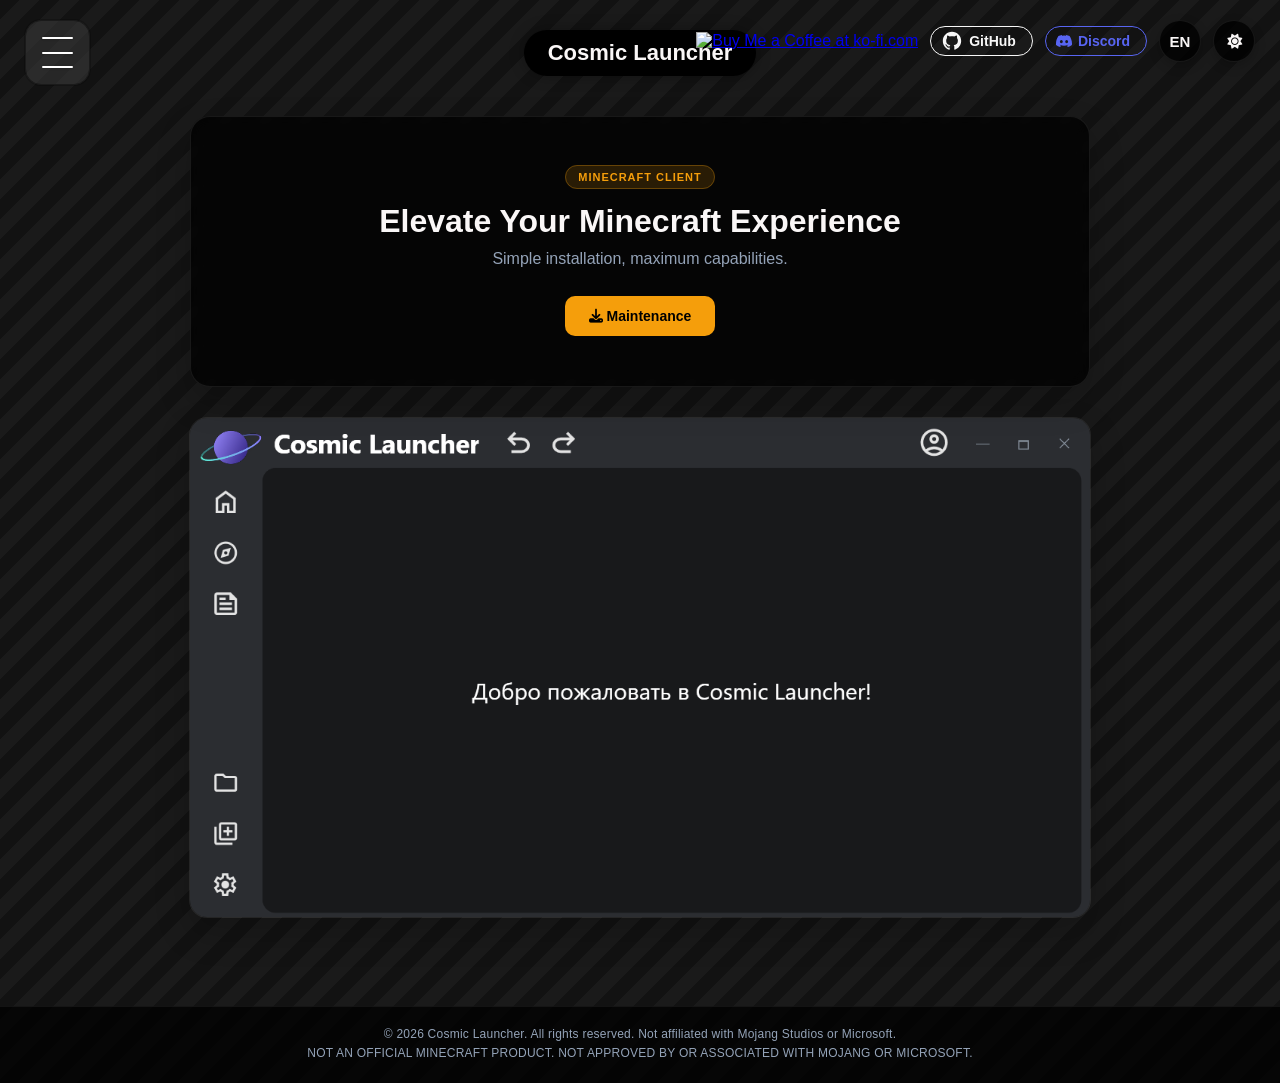
==== commit da200f57: "ko-fi" ====
--- a/index.html
+++ b/index.html
@@ -25,9 +25,7 @@
         <a href="faq.html" data-en="FAQ" data-ru="FAQ">FAQ</a>
     </nav>
     <div class="top-right-actions">
-        <a class="buy-me-coffee" href="https://www.buymeacoffee.com/niwobyte" target="_blank" rel="noopener noreferrer" aria-label="Buy me a coffee">
-            <img src="https://img.buymeacoffee.com/button-api/?text=Buy me a coffee ♥️&emoji=&slug=niwobyte&button_colour=FFDD00&font_colour=000000&font_family=Lato&outline_colour=000000&coffee_colour=ffffff" alt="Buy me a coffee" />
-        </a>
+        <a href='https://ko-fi.com/M1O729N1CH' target='_blank'><img height="22" style='border:0px;height:36px;' src='https://storage.ko-fi.com/cdn/kofi6.png?v=6' border='0' alt='Buy Me a Coffee at ko-fi.com' /></a>
 
         <a class="btn-github" href="https://github.com/andruxCode/CosmicSite" target="_blank" rel="noopener noreferrer">
             <svg
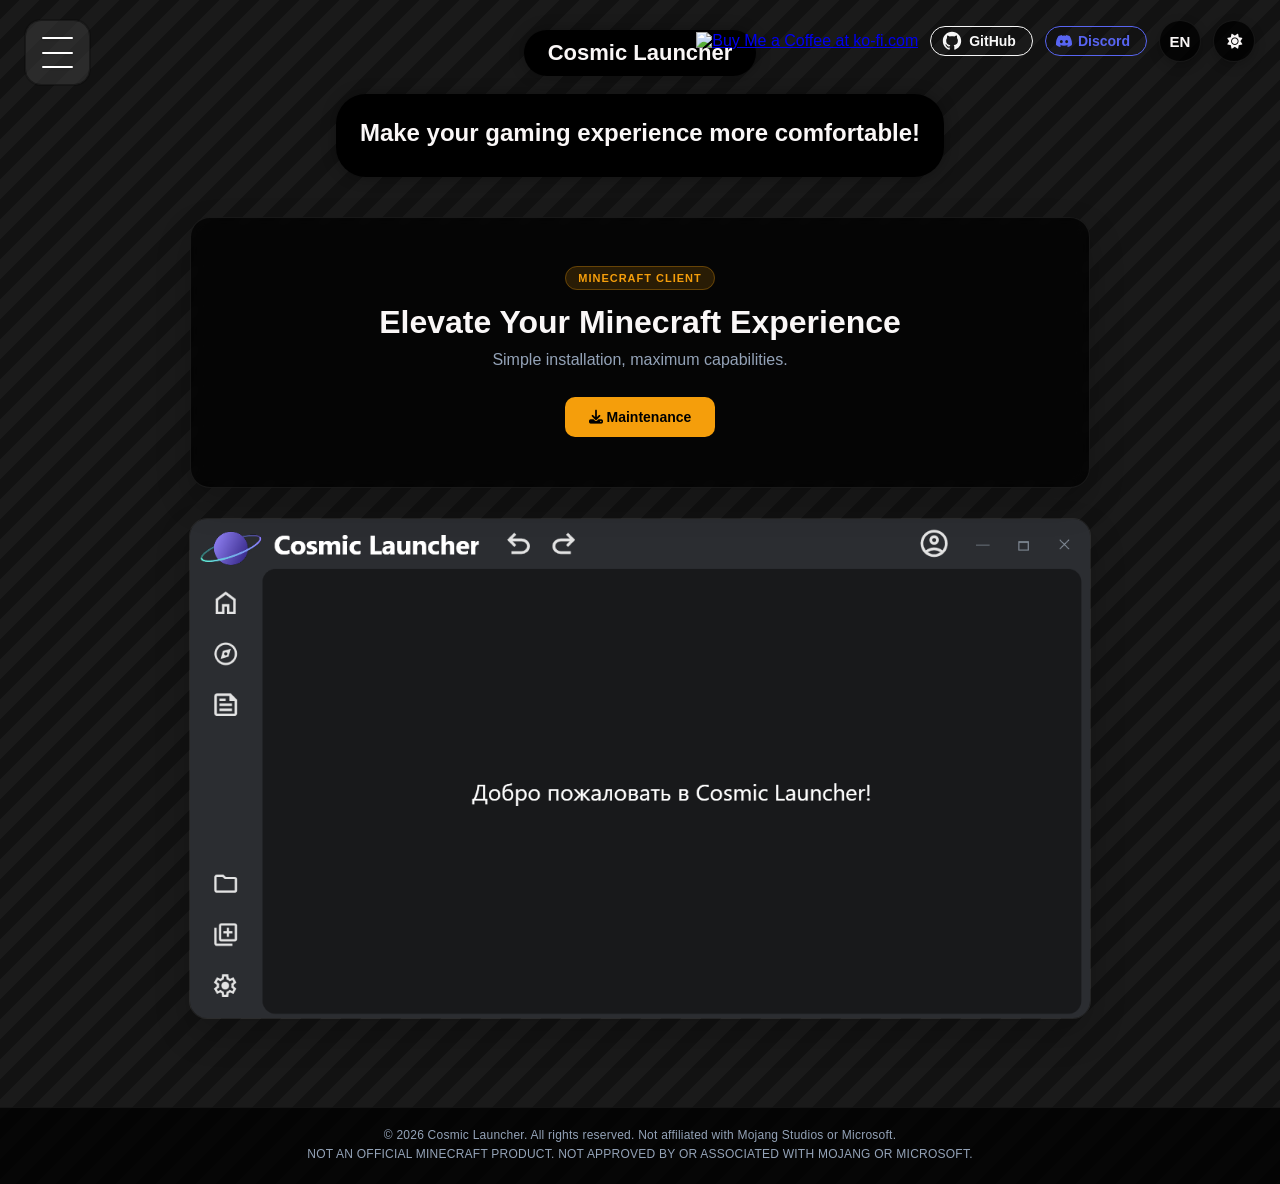
==== commit 28e5960c: "dobavil bolshe informazii dlya prodvishenie saita" ====
--- a/index.html
+++ b/index.html
@@ -4,7 +4,8 @@
 <head>
     <meta charset="UTF-8">
     <meta name="viewport" content="width=device-width, initial-scale=1.0">
-    <title>Cosmic Launcher</title>
+    <title>Cosmic Launcher - download Launcher for Minecraft</title>
+    <meta name="description" content="Cosmic Launcher — A modern and fast Minecraft client. Simple installation, maximum FPS, and unique features for your gameplay. Download for free!">
     <link rel="stylesheet" href="style.css">
     <link rel="stylesheet" href="https://cdnjs.cloudflare.com/ajax/libs/font-awesome/6.4.0/css/all.min.css">
     <link rel="icon" type="image/png" sizes="1x1" href="icon/Cosmic-Launcher.png">
@@ -59,6 +60,12 @@
             <span class="title-text">Cosmic Launcher</span>
         </h1>
     </header>
+        <br>
+    <header class="header-box">
+        
+        <h2 style="margin-top: 15px;" data-en="Make your gaming experience more comfortable!" data-ru="Сделайте свой игровой процесс комфортнее!">Make your gaming experience more comfortable!</h2>
+    </header>
+
 
     <main class="main-content">
         <section class="hero" id="home">
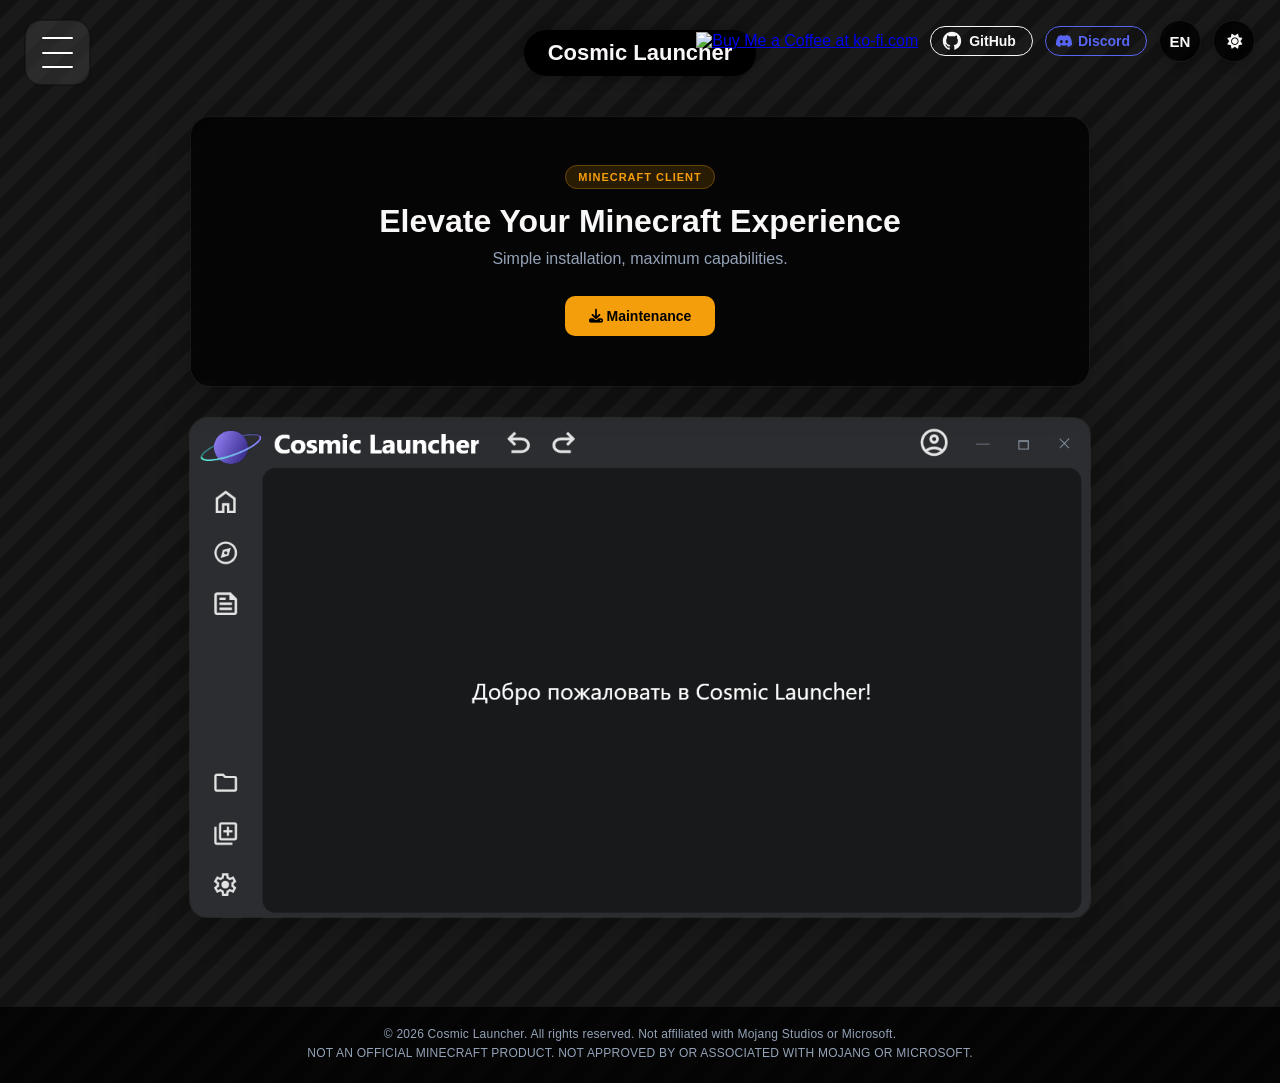
==== commit a3c16089: "ubral h2 label" ====
--- a/index.html
+++ b/index.html
@@ -60,11 +60,7 @@
             <span class="title-text">Cosmic Launcher</span>
         </h1>
     </header>
-        <br>
-    <header class="header-box">
         
-        <h2 style="margin-top: 15px;" data-en="Make your gaming experience more comfortable!" data-ru="Сделайте свой игровой процесс комфортнее!">Make your gaming experience more comfortable!</h2>
-    </header>
 
 
     <main class="main-content">
